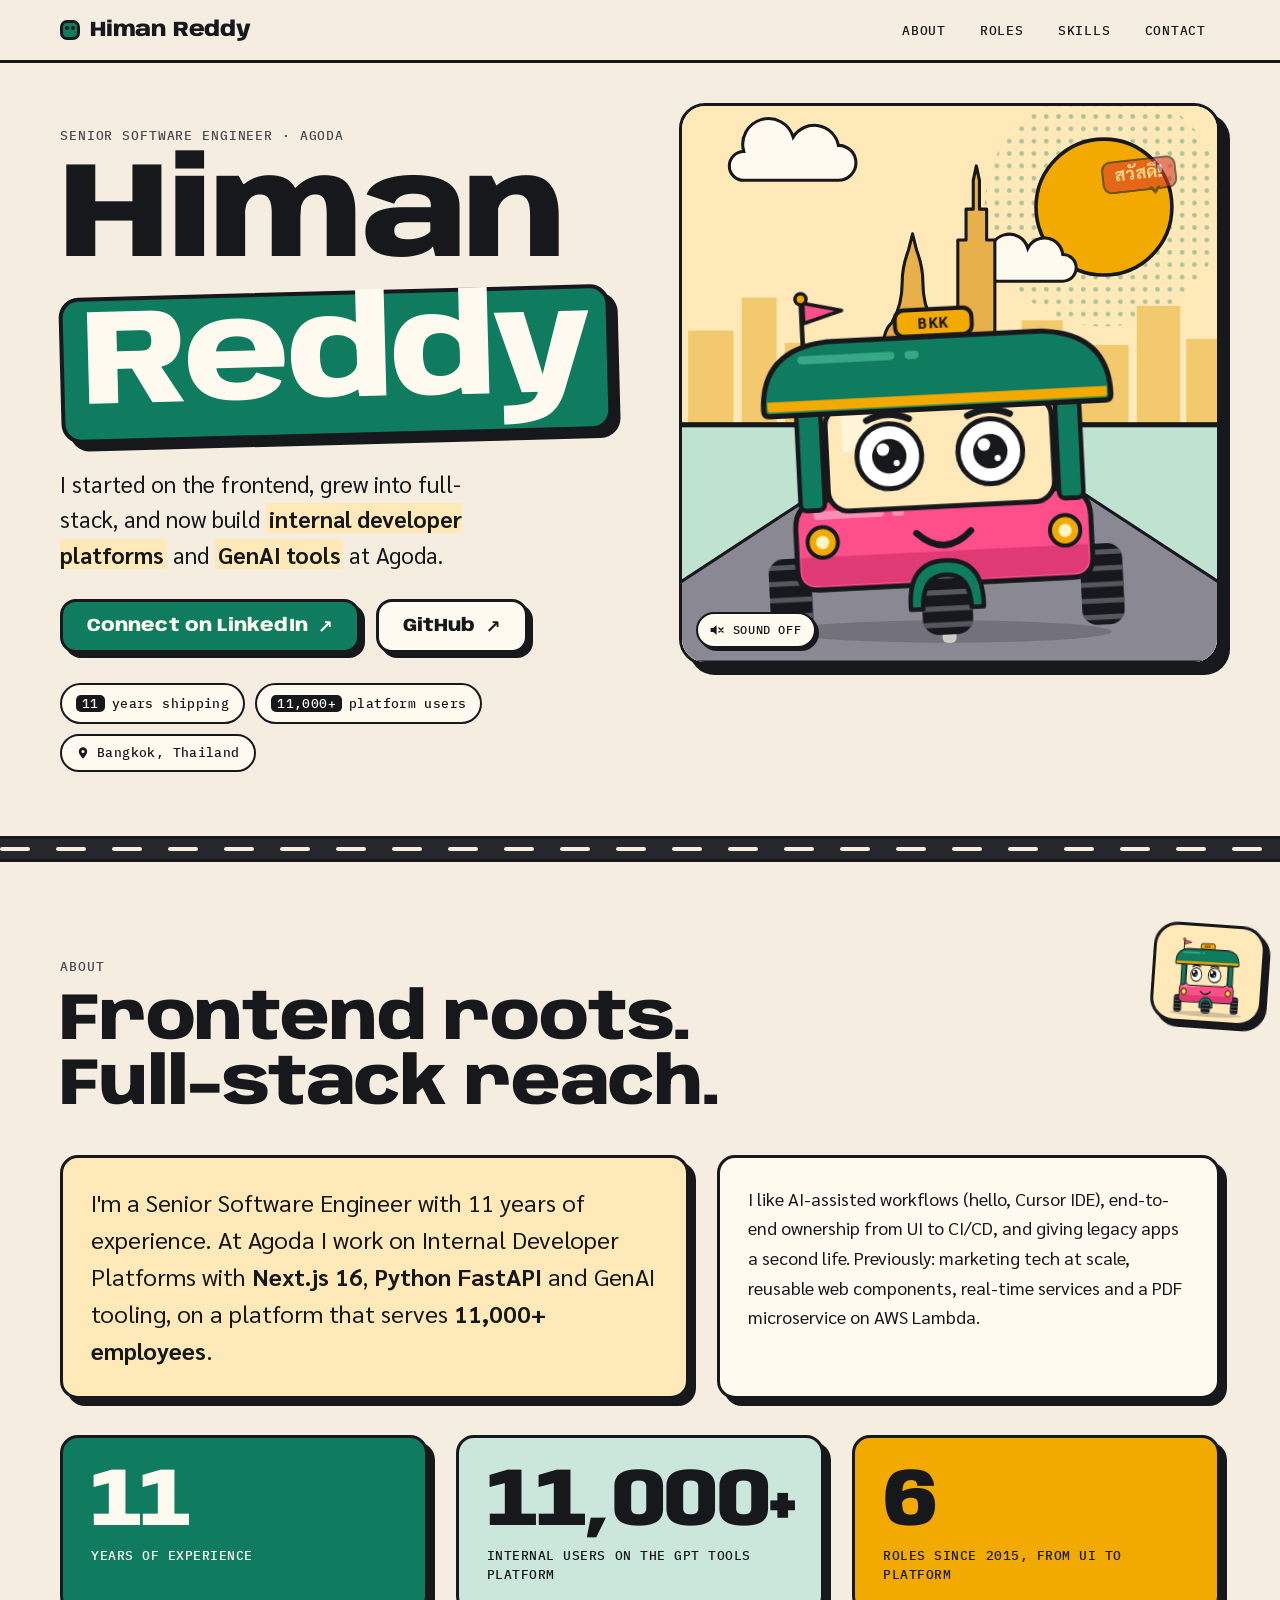
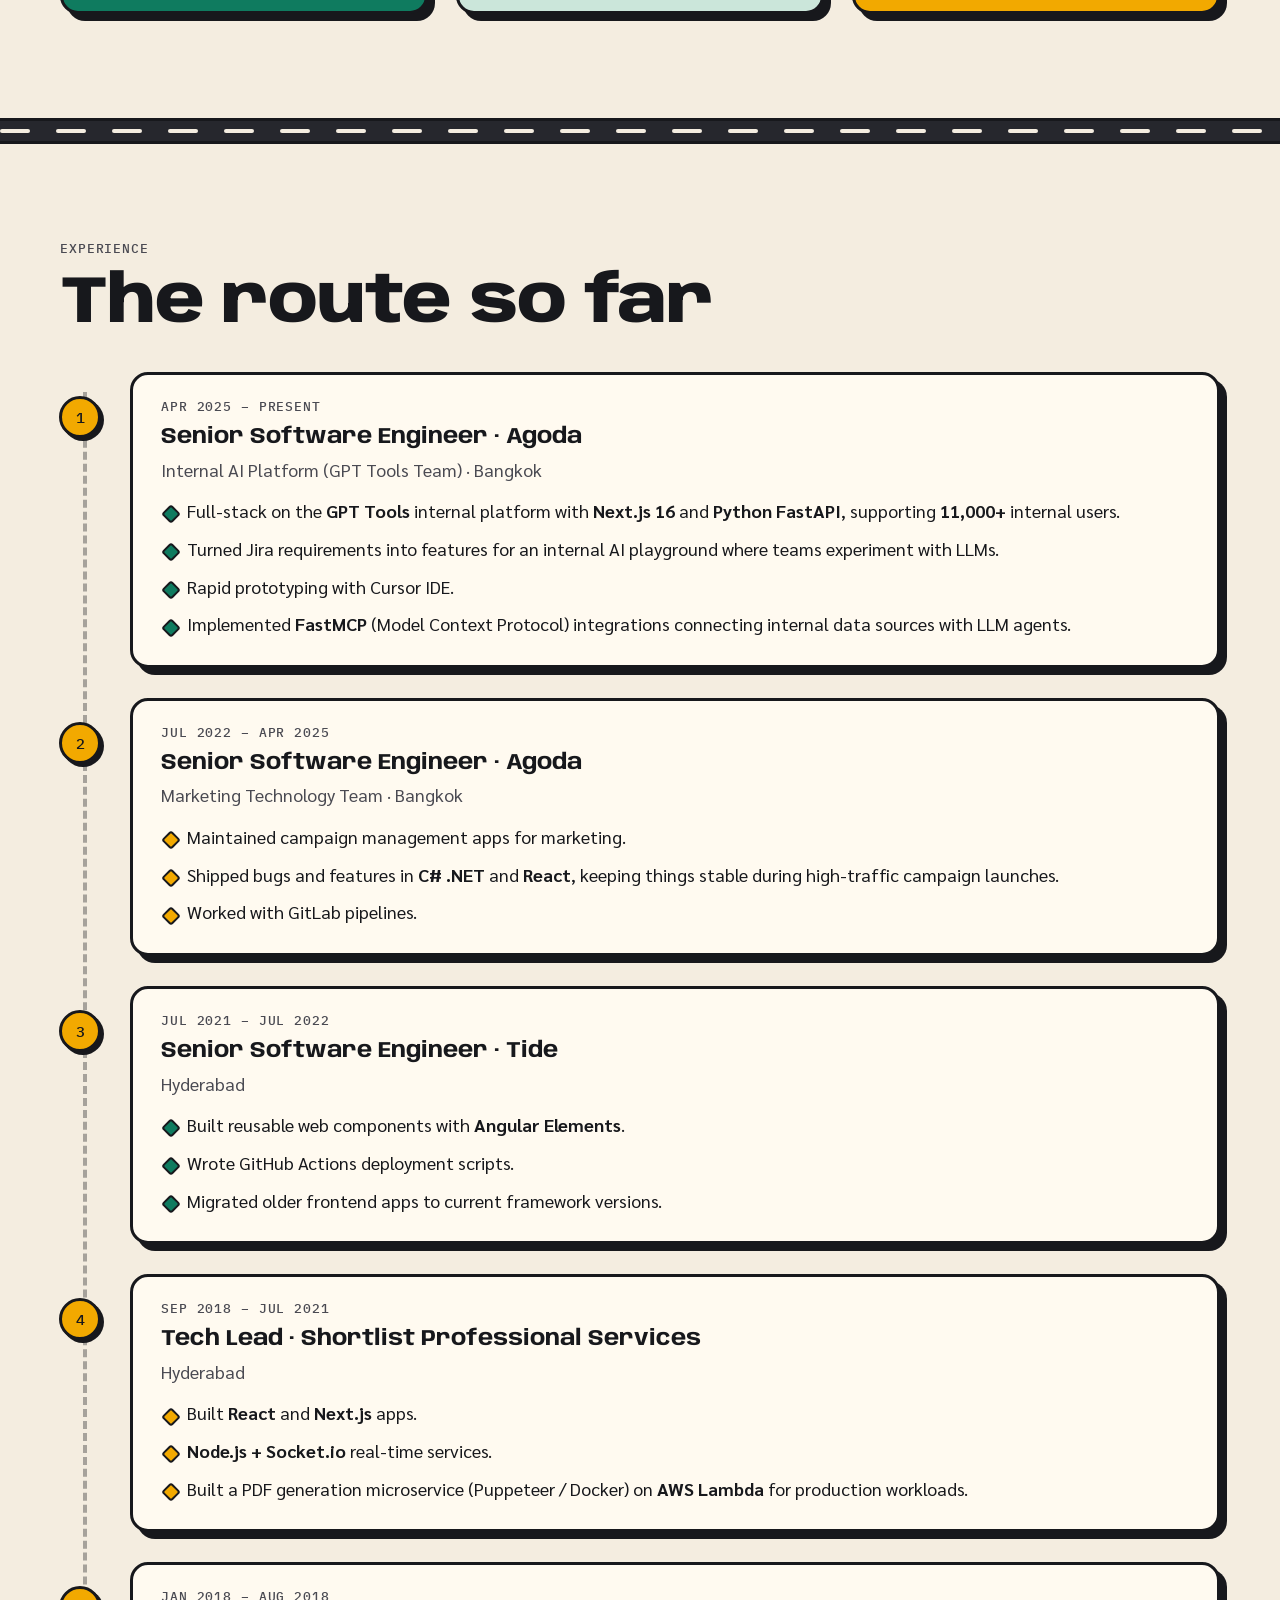
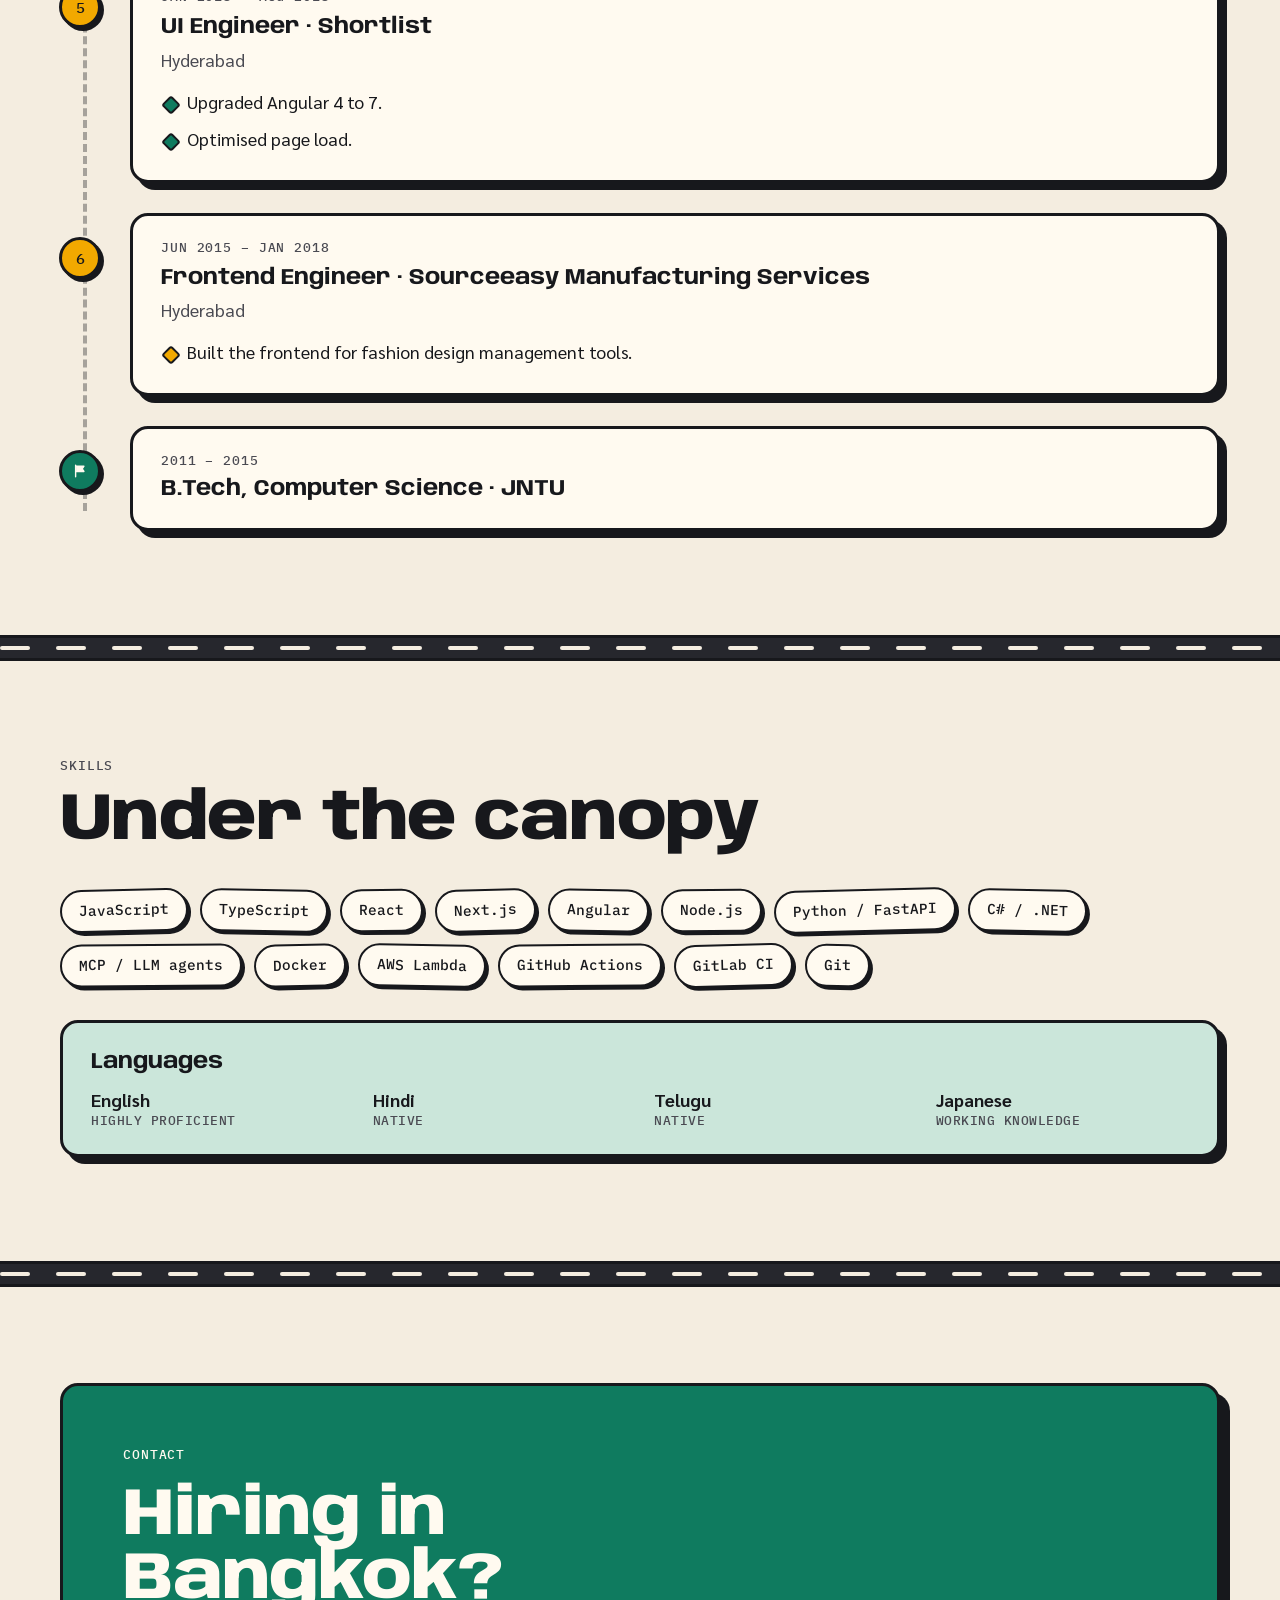
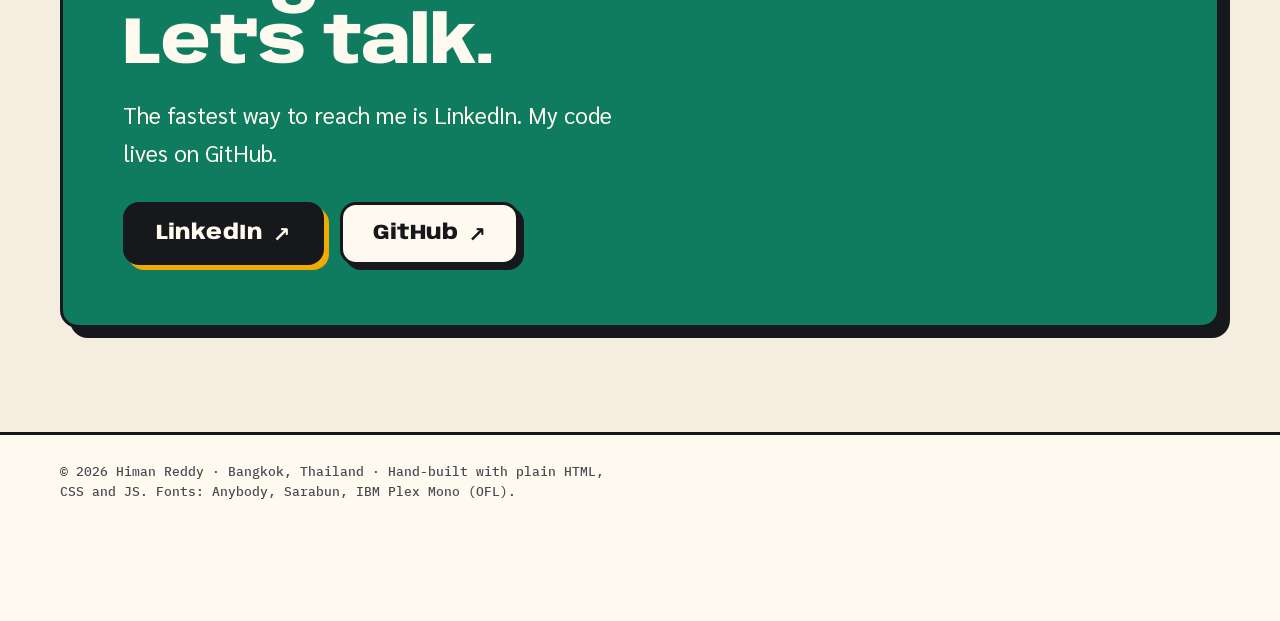
==== index.html @ 38487f1d "Tuk portfolio" ====
<!doctype html>
<html lang="en">
<head>
<meta charset="utf-8">
<meta name="viewport" content="width=device-width, initial-scale=1">
<title>Himan Reddy · Senior Software Engineer · Bangkok</title>
<meta name="description" content="Himan Reddy is a Senior Software Engineer in Bangkok, Thailand. 11 years of experience building internal developer platforms, full-stack apps and GenAI tools (Next.js, Python FastAPI, MCP).">
<meta name="theme-color" content="#F4EDE0">
<meta property="og:title" content="Himan Reddy · Senior Software Engineer">
<meta property="og:description" content="Frontend roots, full-stack reach, now building GenAI agent tooling at Agoda. Bangkok, Thailand.">
<meta property="og:type" content="website">
<meta name="twitter:card" content="summary">
<link rel="icon" href="favicon.svg" type="image/svg+xml">
<link rel="preload" href="fonts/Anybody-var.woff2" as="font" type="font/woff2" crossorigin>
<link rel="preload" href="fonts/Sarabun-Regular.woff2" as="font" type="font/woff2" crossorigin>
<link rel="stylesheet" href="styles.css">
<script>if(!matchMedia('(prefers-reduced-motion: reduce)').matches)document.documentElement.classList.add('anim')</script>
<script type="application/ld+json">
{"@context":"https://schema.org","@type":"Person","name":"Himan Reddy","jobTitle":"Senior Software Engineer","worksFor":{"@type":"Organization","name":"Agoda"},"address":{"@type":"PostalAddress","addressLocality":"Bangkok","addressCountry":"TH"},"sameAs":["https://github.com/himanreddy","https://www.linkedin.com/in/himan-reddy/"]}
</script>
</head>
<body>
<a class="skip" href="#main">Skip to content</a>

<header class="nav">
  <div class="wrap nav-in">
    <a class="brand" href="#top" aria-label="Himan Reddy, back to top"><span class="brand-dot" aria-hidden="true"></span>Himan Reddy</a>
    <nav aria-label="Sections">
      <a href="#about" class="n-about">About</a>
      <a href="#route">Roles</a>
      <a href="#skills">Skills</a>
      <a href="#contact">Contact</a>
    </nav>
  </div>
</header>

<main id="main">
<!-- HERO -->
<section class="hero" id="top">
  <div class="wrap hero-grid">
    <div class="hero-head">
      <p class="label"><span class="sr-only">Senior Software Engineer · Agoda</span><span class="scr" aria-hidden="true">Senior Software Engineer · Agoda</span></p>
      <h1><span class="nm">Himan</span> <span class="nm hl">Reddy</span></h1>
    </div>

    <div class="stage" id="stage">
      <svg class="scene" viewBox="0 0 520 560" preserveAspectRatio="xMidYMax slice" aria-hidden="true" focusable="false">
        <defs><pattern id="dots" width="12" height="12" patternUnits="userSpaceOnUse"><circle cx="6" cy="6" r="2.3" fill="#0F7B5F" opacity=".35"/></pattern></defs>
        <rect width="520" height="560" fill="#FFE9B8"/>
        <circle cx="410" cy="118" r="116" fill="url(#dots)"/>
        <circle cx="410" cy="118" r="66" fill="#F2A900" stroke="#17181C" stroke-width="3.5"/>
        <g class="cloud c1" fill="#FFFAF0" stroke="#17181C" stroke-width="3"><path d="M60 92 h92 a17 17 0 0 0 0 -34 a24 24 0 0 0 -44 -8 a20 20 0 0 0 -48 14 a14 14 0 0 0 0 28Z"/></g>
        <g class="cloud c2" fill="#FFFAF0" stroke="#17181C" stroke-width="3"><path d="M300 190 h70 a13 13 0 0 0 0 -26 a18 18 0 0 0 -34 -6 a15 15 0 0 0 -36 10 a11 11 0 0 0 0 22Z"/></g>
        <!-- skyline: far layer, near layer, stupa + tower -->
        <g fill="#F3C96E">
          <rect x="6" y="238" width="44" height="92"/><rect x="58" y="206" width="34" height="124"/><rect x="100" y="250" width="50" height="80"/>
          <rect x="330" y="228" width="40" height="102"/><rect x="378" y="252" width="56" height="78"/><rect x="442" y="214" width="42" height="116"/><rect x="490" y="246" width="40" height="84"/>
        </g>
        <g fill="#E8B04A" stroke="#17181C" stroke-width="3" stroke-linejoin="round">
          <path d="M196 330 V250 Q196 238 204 230 Q214 214 214 190 Q214 176 220 160 L224 144 L228 160 Q234 176 234 190 Q234 214 244 230 Q252 238 252 250 V330Z"/>
          <path d="M268 330 V150 L276 150 V120 L283 120 V92 L286 78 L289 92 V120 L296 120 V150 L304 150 V330Z"/>
          <rect x="120" y="270" width="52" height="60"/><rect x="306" y="274" width="56" height="56"/>
        </g>
        <g fill="#FFE9B8" opacity=".9"><rect x="132" y="282" width="8" height="8"/><rect x="148" y="282" width="8" height="8"/><rect x="132" y="302" width="8" height="8"/><rect x="148" y="302" width="8" height="8"/><rect x="318" y="286" width="8" height="8"/><rect x="334" y="286" width="8" height="8"/><rect x="318" y="306" width="8" height="8"/><rect x="334" y="306" width="8" height="8"/></g>
        <!-- ground + road -->
        <rect y="330" width="520" height="230" fill="#BFE3D0"/>
        <rect y="327" width="520" height="5" fill="#17181C"/>
        <path d="M228 332 H292 L640 560 H-120 Z" fill="#8A8993" stroke="#17181C" stroke-width="3" stroke-linejoin="round"/>
        <g class="dashes" fill="#FFFAF0"><rect class="rd"/><rect class="rd"/><rect class="rd"/><rect class="rd"/><rect class="rd"/><rect class="rd"/><rect class="rd"/><rect class="rd"/></g>
      </svg>

      <button class="tuk-btn" id="tukBtn" type="button" aria-label="Honk Tuk's horn. Press three times for a surprise.">
        <svg class="tuk" viewBox="0 -24 400 364" aria-hidden="true" focusable="false" data-mouth="smile">
          <defs>
            <clipPath id="tk-eclip"><circle r="32"/></clipPath>
            <clipPath id="tk-wr"><rect x="-21" y="-40" width="42" height="80" rx="15"/></clipPath>
            <clipPath id="tk-wf"><rect x="-25" y="-34" width="50" height="68" rx="16"/></clipPath>
          </defs>
          <ellipse class="t-shadow" cx="200" cy="329" rx="160" ry="11" fill="#17181C" opacity=".2"/>
          <g class="t-puffs" fill="#FFFAF0" stroke="#17181C" stroke-width="3">
            <circle class="pf pf1" cx="34" cy="312" r="13"/>
            <circle class="pf pf2" cx="14" cy="288" r="9"/>
            <circle class="pf pf3" cx="366" cy="312" r="13"/>
            <circle class="pf pf4" cx="386" cy="288" r="9"/>
          </g>
          <g class="t-root">
            <!-- rear wheels (peek out from behind the body) -->
            <g class="t-rwheel" transform="translate(46 284)">
              <rect x="-21" y="-40" width="42" height="80" rx="15" fill="#17181C"/>
              <g clip-path="url(#tk-wr)"><g class="tread" stroke="#55565F" stroke-width="5" stroke-linecap="round">
                <line x1="-30" x2="30" y1="-58" y2="-58"/><line x1="-30" x2="30" y1="-42" y2="-42"/><line x1="-30" x2="30" y1="-26" y2="-26"/><line x1="-30" x2="30" y1="-10" y2="-10"/><line x1="-30" x2="30" y1="6" y2="6"/><line x1="-30" x2="30" y1="22" y2="22"/><line x1="-30" x2="30" y1="38" y2="38"/><line x1="-30" x2="30" y1="54" y2="54"/>
              </g></g>
            </g>
            <g class="t-rwheel" transform="translate(354 284)">
              <rect x="-21" y="-40" width="42" height="80" rx="15" fill="#17181C"/>
              <g clip-path="url(#tk-wr)"><g class="tread" stroke="#55565F" stroke-width="5" stroke-linecap="round">
                <line x1="-30" x2="30" y1="-58" y2="-58"/><line x1="-30" x2="30" y1="-42" y2="-42"/><line x1="-30" x2="30" y1="-26" y2="-26"/><line x1="-30" x2="30" y1="-10" y2="-10"/><line x1="-30" x2="30" y1="6" y2="6"/><line x1="-30" x2="30" y1="22" y2="22"/><line x1="-30" x2="30" y1="38" y2="38"/><line x1="-30" x2="30" y1="54" y2="54"/>
              </g></g>
            </g>
        
            <!-- lower body -->
            <g class="t-body">
              <path d="M54 216 Q54 188 84 188 L316 188 Q346 188 346 216 L346 256 Q346 276 326 276 L74 276 Q54 276 54 256 Z" fill="#FF4F8B" stroke="#17181C" stroke-width="5" stroke-linejoin="round"/>
              <path d="M58 244 L342 244 L342 256 Q342 272 326 272 L74 272 Q58 272 58 256 Z" fill="#E03A75"/>
              <rect x="72" y="199" width="70" height="8" rx="4" fill="#FF8FB4"/>
              <rect x="150" y="199" width="12" height="8" rx="4" fill="#FF8FB4"/>
              <!-- front wheel + fender -->
              <g transform="translate(200 292)">
                <rect x="-25" y="-34" width="50" height="68" rx="16" fill="#17181C"/>
                <g clip-path="url(#tk-wf)"><g class="tread" stroke="#55565F" stroke-width="5" stroke-linecap="round">
                  <line x1="-30" x2="30" y1="-50" y2="-50"/><line x1="-30" x2="30" y1="-34" y2="-34"/><line x1="-30" x2="30" y1="-18" y2="-18"/><line x1="-30" x2="30" y1="-2" y2="-2"/><line x1="-30" x2="30" y1="14" y2="14"/><line x1="-30" x2="30" y1="30" y2="30"/><line x1="-30" x2="30" y1="46" y2="46"/>
                </g></g>
              </g>
              <path d="M164 300 Q162 253 200 253 Q238 253 236 300 L224 300 Q224 267 200 267 Q176 267 176 300 Z" fill="#0F7B5F" stroke="#17181C" stroke-width="4.5" stroke-linejoin="round"/>
            </g>
        
            <!-- lamps (cheeks) -->
            <g class="t-lamps">
              <circle class="t-flash" cx="80" cy="230" r="15" fill="none" stroke="#F2A900" stroke-width="5"/>
              <circle class="t-flash" cx="320" cy="230" r="15" fill="none" stroke="#F2A900" stroke-width="5"/>
              <circle cx="80" cy="230" r="15" fill="#F2A900" stroke="#17181C" stroke-width="4"/>
              <circle cx="80" cy="230" r="6.5" fill="#FFF3C4"/>
              <circle cx="320" cy="230" r="15" fill="#F2A900" stroke="#17181C" stroke-width="4"/>
              <circle cx="320" cy="230" r="6.5" fill="#FFF3C4"/>
            </g>
        
            <!-- mouth -->
            <g class="t-mouth" transform="translate(200 230)">
              <g class="m m-smile"><path d="M-27 -4 Q0 22 27 -4" fill="none" stroke="#17181C" stroke-width="6.5" stroke-linecap="round"/></g>
              <g class="m m-grin"><path d="M-35 -8 Q0 -2 35 -8 Q31 24 0 26 Q-31 24 -35 -8Z" fill="#17181C" stroke="#17181C" stroke-width="4" stroke-linejoin="round"/><path d="M-22 -4 Q0 0 22 -4 L22 3 Q0 8 -22 3Z" fill="#FFFFFF"/><ellipse cx="0" cy="19" rx="14" ry="6.5" fill="#FF8FB4"/></g>
              <g class="m m-ooh"><ellipse cx="0" cy="5" rx="12" ry="15" fill="#17181C"/><ellipse cx="0" cy="11" rx="7" ry="5" fill="#FF8FB4"/></g>
              <g class="m m-yawn"><ellipse cx="0" cy="3" rx="22" ry="18" fill="#17181C"/><ellipse cx="0" cy="12" rx="14" ry="7" fill="#FF8FB4"/></g>
            </g>
        
            <!-- cabin: pillars, windscreen -->
            <g class="t-cab">
              <rect x="60" y="90" width="24" height="108" rx="6" fill="#0F7B5F" stroke="#17181C" stroke-width="4.5"/>
              <rect x="316" y="90" width="24" height="108" rx="6" fill="#0F7B5F" stroke="#17181C" stroke-width="4.5"/>
              <rect x="88" y="96" width="224" height="104" rx="20" fill="#FFE9B8" stroke="#17181C" stroke-width="5"/>
              <path d="M104 106 L142 106 L112 142 L104 142Z" fill="#FFF6DA"/>
            </g>
        
            <!-- eyes layer -->
            <g class="t-eyes">
              <g class="t-brow t-browL" transform="translate(150 111)"><path d="M-21 3 Q0 -7 21 3" fill="none" stroke="#17181C" stroke-width="6.5" stroke-linecap="round"/></g>
              <g class="t-brow t-browR" transform="translate(250 111)"><path d="M-21 3 Q0 -7 21 3" fill="none" stroke="#17181C" stroke-width="6.5" stroke-linecap="round"/></g>
              <g class="t-eye t-eyeL" transform="translate(150 150)">
                <g class="t-eyein"><circle r="32" fill="#FFFFFF"/>
                  <g clip-path="url(#tk-eclip)">
                    <g class="t-pup"><circle r="17" fill="#17181C"/><circle cx="-6" cy="-7" r="6.2" fill="#FFFFFF"/><circle cx="7" cy="7" r="3" fill="#FFFFFF"/></g>
                    <g class="t-lid" transform="translate(0 -74)"><rect x="-36" y="-36" width="72" height="72" fill="#FFE9B8"/><line x1="-36" x2="36" y1="36" y2="36" stroke="#17181C" stroke-width="5"/></g>
                  </g>
                  <circle r="32" fill="none" stroke="#17181C" stroke-width="5"/></g>
              </g>
              <g class="t-eye t-eyeR" transform="translate(250 150)">
                <g class="t-eyein"><circle r="32" fill="#FFFFFF"/>
                  <g clip-path="url(#tk-eclip)">
                    <g class="t-pup"><circle r="17" fill="#17181C"/><circle cx="-6" cy="-7" r="6.2" fill="#FFFFFF"/><circle cx="7" cy="7" r="3" fill="#FFFFFF"/></g>
                    <g class="t-lid" transform="translate(0 -74)"><rect x="-36" y="-36" width="72" height="72" fill="#FFE9B8"/><line x1="-36" x2="36" y1="36" y2="36" stroke="#17181C" stroke-width="5"/></g>
                  </g>
                  <circle r="32" fill="none" stroke="#17181C" stroke-width="5"/></g>
              </g>
            </g>
        
            <!-- roof, sign, flag -->
            <g class="t-roof">
              <g class="t-flagpt" transform="translate(70 36)">
                <g class="t-flagwave">
                  <line x1="0" y1="0" x2="0" y2="-44" stroke="#17181C" stroke-width="4.5" stroke-linecap="round"/>
                  <path d="M2 -42 L40 -33 L2 -22Z" fill="#FF4F8B" stroke="#17181C" stroke-width="3.5" stroke-linejoin="round"/>
                  <circle cx="0" cy="-46" r="5.5" fill="#F2A900" stroke="#17181C" stroke-width="3.5"/>
                </g>
              </g>
              <rect x="170" y="14" width="60" height="20" rx="3" fill="#17181C"/>
              <rect x="162" y="6" width="76" height="26" rx="9" fill="#F2A900" stroke="#17181C" stroke-width="4"/>
              <text x="200" y="25" text-anchor="middle" font-family="IBM Plex Mono, monospace" font-weight="700" font-size="15" letter-spacing="1.5" fill="#17181C">BKK</text>
              <path d="M28 98 Q28 38 94 33 L306 33 Q372 38 372 98 Q372 104 366 104 L34 104 Q28 104 28 98 Z" fill="#0F7B5F" stroke="#17181C" stroke-width="5" stroke-linejoin="round"/>
              <path d="M32 90 L368 90 L368 98 Q368 100 366 100 L34 100 Q32 100 32 98 Z" fill="#F2A900"/>
              <rect x="64" y="46" width="96" height="8" rx="4" fill="#36A885"/>
              <rect x="170" y="46" width="14" height="8" rx="4" fill="#36A885"/>
            </g>
          </g>
        </svg>
      </button>
      <div class="beep" id="beep" aria-hidden="true"></div>
      <button class="snd" id="snd" type="button" aria-pressed="false" aria-label="Honk sound">
        <svg viewBox="0 0 20 20" width="16" height="16" aria-hidden="true"><path d="M2 7.5h3.2L9.5 4v12L5.2 12.5H2z" fill="currentColor"/><path class="snd-w" d="M12.5 7a4 4 0 0 1 0 6M15 4.8a7.2 7.2 0 0 1 0 10.4" fill="none" stroke="currentColor" stroke-width="1.8" stroke-linecap="round"/><path class="snd-x" d="M12.5 7.5l5 5M17.5 7.5l-5 5" stroke="currentColor" stroke-width="1.8" stroke-linecap="round"/></svg>
        <span>Sound <b>off</b></span>
      </button>
    </div>

    <div class="hero-body">
      <p class="lead">I started on the frontend, grew into full-stack, and now build <strong>internal developer platforms</strong> and <strong>GenAI tools</strong> at Agoda.</p>
      <div class="cta">
        <a class="btn teal" href="https://www.linkedin.com/in/himan-reddy/" target="_blank" rel="noopener">Connect on LinkedIn <span aria-hidden="true">↗</span></a>
        <a class="btn paper" href="https://github.com/himanreddy" target="_blank" rel="noopener">GitHub <span aria-hidden="true">↗</span></a>
      </div>
      <ul class="facts" aria-label="Quick facts">
        <li><b>11</b> years shipping</li><li><b>11,000+</b> platform users</li><li><svg viewBox="0 0 16 16" width="14" height="14" aria-hidden="true"><path d="M8 1.5a4.8 4.8 0 0 0-4.8 4.8C3.2 9.8 8 14.5 8 14.5s4.8-4.7 4.8-8.2A4.8 4.8 0 0 0 8 1.5Zm0 6.6a1.8 1.8 0 1 1 0-3.6 1.8 1.8 0 0 1 0 3.6Z" fill="currentColor"/></svg>Bangkok, Thailand</li>
      </ul>
    </div>
  </div>
</section>

<div class="road" aria-hidden="true"></div>

<!-- ABOUT -->
<section class="sec" id="about">
  <div class="wrap">
    <p class="label rv"><span class="sr-only">About</span><span class="scr" aria-hidden="true">About</span></p>
    <h2 class="rv" data-look>Frontend roots. Full-stack reach.</h2>
    <div class="about-grid">
      <div class="panel big-p rv" data-look><p>I'm a Senior Software Engineer with 11 years of experience. At Agoda I work on Internal Developer Platforms with <strong>Next.js 16</strong>, <strong>Python FastAPI</strong> and GenAI tooling, on a platform that serves <strong>11,000+ employees</strong>.</p></div>
      <div class="panel rv" data-look><p>I like AI-assisted workflows (hello, Cursor IDE), end-to-end ownership from UI to CI/CD, and giving legacy apps a second life. Previously: marketing tech at scale, reusable web components, real-time services and a PDF microservice on AWS Lambda.</p></div>
    </div>
    <ul class="stats">
      <li class="panel rv s1" data-look><span class="num" data-count="11">11</span><span>years of experience</span></li>
      <li class="panel rv s2" data-look><span class="num" data-count="11000" data-suffix="+">11,000+</span><span>internal users on the GPT Tools platform</span></li>
      <li class="panel rv s3" data-look><span class="num" data-count="6">6</span><span>roles since 2015, from UI to platform</span></li>
    </ul>
  </div>
</section>

<div class="road" aria-hidden="true"></div>

<!-- ROUTE / EXPERIENCE -->
<section class="sec" id="route">
  <div class="wrap">
    <p class="label rv"><span class="sr-only">Experience</span><span class="scr" aria-hidden="true">Experience</span></p>
    <h2 class="rv" data-look>The route so far</h2>
    <div class="route" id="routeEl">
      <i class="route-fill" aria-hidden="true"></i>
      <ol class="jobs">

        <li class="job rv">
          <span class="pin" aria-hidden="true">1</span>
          <article class="card panel" data-look>
            <p class="when">Apr 2025 – Present</p>
            <h3>Senior Software Engineer · Agoda</h3>
            <p class="where">Internal AI Platform (GPT Tools Team) · Bangkok</p>
            <ul>
              <li>Full-stack on the <b>GPT Tools</b> internal platform with <b>Next.js 16</b> and <b>Python FastAPI</b>, supporting <b>11,000+</b> internal users.</li>
              <li>Turned Jira requirements into features for an internal AI playground where teams experiment with LLMs.</li>
              <li>Rapid prototyping with Cursor IDE.</li>
              <li>Implemented <b>FastMCP</b> (Model Context Protocol) integrations connecting internal data sources with LLM agents.</li>
            </ul>
          </article>
        </li>

        <li class="job rv">
          <span class="pin" aria-hidden="true">2</span>
          <article class="card panel" data-look>
            <p class="when">Jul 2022 – Apr 2025</p>
            <h3>Senior Software Engineer · Agoda</h3>
            <p class="where">Marketing Technology Team · Bangkok</p>
            <ul>
              <li>Maintained campaign management apps for marketing.</li>
              <li>Shipped bugs and features in <b>C# .NET</b> and <b>React</b>, keeping things stable during high-traffic campaign launches.</li>
              <li>Worked with GitLab pipelines.</li>
            </ul>
          </article>
        </li>

        <li class="job rv">
          <span class="pin" aria-hidden="true">3</span>
          <article class="card panel" data-look>
            <p class="when">Jul 2021 – Jul 2022</p>
            <h3>Senior Software Engineer · Tide</h3>
            <p class="where">Hyderabad</p>
            <ul>
              <li>Built reusable web components with <b>Angular Elements</b>.</li>
              <li>Wrote GitHub Actions deployment scripts.</li>
              <li>Migrated older frontend apps to current framework versions.</li>
            </ul>
          </article>
        </li>

        <li class="job rv">
          <span class="pin" aria-hidden="true">4</span>
          <article class="card panel" data-look>
            <p class="when">Sep 2018 – Jul 2021</p>
            <h3>Tech Lead · Shortlist Professional Services</h3>
            <p class="where">Hyderabad</p>
            <ul>
              <li>Built <b>React</b> and <b>Next.js</b> apps.</li>
              <li><b>Node.js + Socket.io</b> real-time services.</li>
              <li>Built a PDF generation microservice (Puppeteer / Docker) on <b>AWS Lambda</b> for production workloads.</li>
            </ul>
          </article>
        </li>

        <li class="job rv">
          <span class="pin" aria-hidden="true">5</span>
          <article class="card panel" data-look>
            <p class="when">Jan 2018 – Aug 2018</p>
            <h3>UI Engineer · Shortlist</h3>
            <p class="where">Hyderabad</p>
            <ul>
              <li>Upgraded Angular 4 to 7.</li>
              <li>Optimised page load.</li>
            </ul>
          </article>
        </li>

        <li class="job rv">
          <span class="pin" aria-hidden="true">6</span>
          <article class="card panel" data-look>
            <p class="when">Jun 2015 – Jan 2018</p>
            <h3>Frontend Engineer · Sourceeasy Manufacturing Services</h3>
            <p class="where">Hyderabad</p>
            <ul><li>Built the frontend for fashion design management tools.</li></ul>
          </article>
        </li>

        <li class="job edu rv">
          <span class="pin flagpin" aria-hidden="true"><svg viewBox="0 0 16 16" width="14" height="14"><path d="M3 1.5v13M3.5 2.5h9l-2 3 2 3h-9" fill="currentColor" stroke="currentColor" stroke-width="1.6" stroke-linejoin="round" stroke-linecap="round"/></svg></span>
          <article class="card panel" data-look>
            <p class="when">2011 – 2015</p>
            <h3>B.Tech, Computer Science · JNTU</h3>
          </article>
        </li>
      </ol>
    </div>
  </div>
</section>

<div class="road" aria-hidden="true"></div>

<!-- SKILLS -->
<section class="sec" id="skills">
  <div class="wrap">
    <p class="label rv"><span class="sr-only">Skills</span><span class="scr" aria-hidden="true">Skills</span></p>
    <h2 class="rv" data-look>Under the canopy</h2>
    <ul class="chips rv" aria-label="Skills">
      <li>JavaScript</li><li>TypeScript</li><li>React</li><li>Next.js</li><li>Angular</li><li>Node.js</li><li>Python / FastAPI</li><li>C# / .NET</li><li>MCP / LLM agents</li><li>Docker</li><li>AWS Lambda</li><li>GitHub Actions</li><li>GitLab CI</li><li>Git</li>
    </ul>
    <div class="panel langs rv" data-look>
      <h3>Languages</h3>
      <ul>
        <li><b>English</b> <span>highly proficient</span></li>
        <li><b>Hindi</b> <span>native</span></li>
        <li><b>Telugu</b> <span>native</span></li>
        <li><b>Japanese</b> <span>working knowledge</span></li>
      </ul>
    </div>
  </div>
</section>

<div class="road" aria-hidden="true"></div>

<!-- CONTACT -->
<section class="sec contact" id="contact">
  <div class="wrap">
    <div class="panel c-panel rv">
      <p class="label"><span class="sr-only">Contact</span><span class="scr" aria-hidden="true">Contact</span></p>
      <h2 data-look>Hiring in Bangkok? Let's talk.</h2>
      <p class="c-lead">The fastest way to reach me is LinkedIn. My code lives on GitHub.</p>
      <div class="cta">
        <a class="btn ink big" href="https://www.linkedin.com/in/himan-reddy/" target="_blank" rel="noopener">LinkedIn <span aria-hidden="true">↗</span></a>
        <a class="btn paper big" href="https://github.com/himanreddy" target="_blank" rel="noopener">GitHub <span aria-hidden="true">↗</span></a>
      </div>
    </div>
  </div>
</section>
</main>

<footer class="foot">
  <div class="wrap foot-in">
    <p>© <span id="yr">2026</span> Himan Reddy · Bangkok, Thailand · Hand-built with plain HTML, CSS and JS. Fonts: Anybody, Sarabun, IBM Plex Mono (OFL).</p>
    <button class="mo" id="moBtn" type="button" hidden aria-pressed="false">Reduced motion is on · <b>Play animations</b></button>
  </div>
</footer>

<!-- Companion Tuk (cloned from the hero by main.js) -->
<div class="mini" id="mini" aria-hidden="true"></div>

<script src="main.js" defer></script>
</body>
</html>
---- styles.css ----
/* Himan Reddy · portfolio #2 · "Tuk" · flat, no gradients */
@font-face{font-family:"Anybody";src:url(fonts/Anybody-var.woff2) format("woff2");font-weight:100 900;font-stretch:50% 150%;font-display:swap}
@font-face{font-family:"Sarabun";src:url(fonts/Sarabun-Regular.woff2) format("woff2");font-weight:400;font-display:swap}
@font-face{font-family:"Sarabun";src:url(fonts/Sarabun-Bold.woff2) format("woff2");font-weight:700;font-display:swap}
@font-face{font-family:"IBM Plex Mono";src:url(fonts/PlexMono-Medium.woff2) format("woff2");font-weight:500;font-display:swap}

:root{
  --paper:#F4EDE0;--paper2:#FFFAF0;--ink:#17181C;--ink-soft:#4A4A52;
  --teal:#0F7B5F;--green:#0F7B5F;--saffron:#F2A900;--red:#D93A25;
  --teal-lt:#8FD3BC;--saffron-t:#FFE9B8;--green-t:#CBE6DA;--asphalt:#26272D;
  --disp:"Anybody","Sarabun",system-ui,sans-serif;
  --body:"Sarabun",system-ui,-apple-system,"Segoe UI",sans-serif;
  --mono:"IBM Plex Mono",ui-monospace,"SFMono-Regular",Menlo,monospace;
  --wrap:1160px;--r:18px;--road:0;
  --spring:cubic-bezier(.2,1.35,.4,1);
}
*{box-sizing:border-box}
html{-webkit-text-size-adjust:100%;scroll-padding-top:76px}
@media (prefers-reduced-motion:no-preference){html{scroll-behavior:smooth}}
body{margin:0;background:var(--paper);color:var(--ink);font:400 18px/1.65 var(--body);overflow-x:hidden;-webkit-font-smoothing:antialiased}
img,svg{display:block;max-width:100%}
a{color:inherit}
strong,b{font-weight:700}
.wrap{width:min(var(--wrap),100% - 40px);margin-inline:auto}
.sr-only{position:absolute!important;width:1px;height:1px;margin:-1px;padding:0;overflow:hidden;clip:rect(0 0 0 0);white-space:nowrap;border:0}
.skip{position:absolute;left:12px;top:-60px;z-index:100;background:var(--ink);color:var(--paper);padding:10px 16px;border-radius:10px;font-family:var(--mono);font-size:14px;text-decoration:none}
.skip:focus{top:12px}
:focus-visible{outline:3px solid var(--ink);outline-offset:3px;box-shadow:0 0 0 7px var(--saffron)}

/* labels */
.label{margin:0 0 14px;font:500 12.5px/1.4 var(--mono);letter-spacing:.07em;text-transform:uppercase;color:var(--ink-soft)}
.scr{display:inline-block;min-height:1.4em}
.anim .scr:not(.go){visibility:hidden}

/* nav */
.nav{position:sticky;top:0;z-index:50;background:var(--paper);border-bottom:3px solid var(--ink)}
.nav-in{display:flex;align-items:center;justify-content:space-between;height:60px;gap:16px}
.brand{display:flex;align-items:center;gap:10px;font:800 21px/1 var(--disp);font-variation-settings:"wdth" 108;text-decoration:none;letter-spacing:-.01em}
.brand-dot{width:20px;height:20px;border-radius:7px;background:var(--teal);border:3px solid var(--ink);position:relative}
.brand-dot::before,.brand-dot::after{content:"";position:absolute;top:3px;width:4px;height:4px;border-radius:50%;background:var(--ink)}
.brand-dot::before{left:2px}.brand-dot::after{right:2px}
.nav nav{display:flex;gap:6px}
.nav nav a{font:500 13px/1 var(--mono);letter-spacing:.06em;text-transform:uppercase;text-decoration:none;padding:10px 12px;border-radius:999px;border:2px solid transparent;transition:background-color .2s,border-color .2s}
.nav nav a:hover{background:var(--saffron-t);border-color:var(--ink)}

/* hero */
.hero{padding:40px 0 64px}
.hero-grid{display:grid;grid-template-columns:minmax(0,1.04fr) minmax(0,1fr);grid-template-areas:"head stage" "body stage";gap:0 56px;align-content:center;align-items:start}
.hero-head{grid-area:head;align-self:end;padding-top:24px}
.hero-body{grid-area:body;align-self:start}
h1{margin:0 0 22px;font:800 clamp(72px,10.6vw,150px)/.88 var(--disp);font-variation-settings:"wdth" 112;letter-spacing:-.025em}
h1 .nm{display:block;width:fit-content;transition:font-variation-settings .45s var(--spring)}
h1 .hl{background:var(--teal);color:var(--paper2);border:4px solid var(--ink);border-radius:20px;padding:.04em .13em .1em;margin-top:.1em;box-shadow:8px 8px 0 var(--ink);transform:rotate(-1.5deg)}
@media (hover:hover){h1:hover .nm{font-variation-settings:"wdth" 128}}
.lead{margin:6px 0 26px;font-size:clamp(19px,2vw,23px);line-height:1.55;max-width:34ch}
.lead strong{background:var(--saffron-t);box-shadow:0 -.45em 0 var(--saffron-t) inset;padding:0 .12em;border-radius:3px}
.cta{display:flex;flex-wrap:wrap;gap:16px}
.facts{list-style:none;margin:30px 0 0;padding:0;display:flex;flex-wrap:wrap;gap:10px}
.facts li{display:flex;align-items:center;gap:7px;font:500 13px/1 var(--mono);letter-spacing:.03em;background:var(--paper2);border:2.5px solid var(--ink);border-radius:999px;padding:10px 14px;white-space:nowrap}
.facts b{font-weight:500;color:var(--teal-lt);filter:none;-webkit-text-stroke:0}
.facts li:nth-child(1) b,.facts li:nth-child(2) b{background:var(--ink);color:var(--paper2);padding:2px 6px;border-radius:5px}

/* buttons */
.btn{--mx:0px;--my:0px;display:inline-flex;align-items:center;gap:10px;padding:15px 24px;border:3px solid var(--ink);border-radius:16px;font:800 18px/1 var(--disp);font-variation-settings:"wdth" 108;letter-spacing:.005em;text-decoration:none;box-shadow:5px 5px 0 var(--ink);translate:var(--mx) var(--my);transition:transform .12s ease-out,box-shadow .12s ease-out,background-color .2s;will-change:translate}
.btn span{font-family:var(--body);font-weight:700}
.btn.teal{background:var(--teal);color:var(--paper2)}.btn.paper{background:var(--paper2)}.btn.ink{background:var(--ink);color:var(--paper2);box-shadow:5px 5px 0 var(--saffron)}
.btn.big{padding:18px 30px;font-size:21px}
.btn:hover{transform:translate(-2px,-2px);box-shadow:7px 7px 0 var(--ink)}
.btn.ink:hover{box-shadow:7px 7px 0 var(--saffron)}
.btn:active{transform:translate(4px,4px);box-shadow:1px 1px 0 var(--ink);transition-duration:.06s}
.btn.ink:active{box-shadow:1px 1px 0 var(--saffron)}

/* stage + tuk */
.stage{grid-area:stage;position:relative;aspect-ratio:520/540;border:3.5px solid var(--ink);border-radius:26px;overflow:hidden;box-shadow:10px 10px 0 var(--ink);background:var(--saffron-t);isolation:isolate}
.scene{position:absolute;inset:0;width:100%;height:100%}
.cloud{animation:cloud 38s ease-in-out infinite alternate}
.cloud.c2{animation-duration:52s;animation-direction:alternate-reverse}
@keyframes cloud{from{transform:translateX(-26px)}to{transform:translateX(40px)}}
.tuk-btn{position:absolute;left:50%;bottom:3.5%;width:74%;margin:0;padding:0;border:0;background:none;color:inherit;transform:translateX(-50%);cursor:pointer;-webkit-tap-highlight-color:transparent;border-radius:30px;touch-action:manipulation}
.tuk-btn:focus-visible{outline-offset:2px}
.tuk{width:100%;height:auto;overflow:visible}
.anim .tuk-btn:not([data-ready]) .tuk{visibility:hidden;animation:unhide .01s 3s forwards}
@keyframes unhide{to{visibility:visible}}
.m{opacity:0;transition:opacity .1s;transform-box:fill-box;transform-origin:50% 40%}
.tuk[data-mouth="smile"] .m-smile,.tuk[data-mouth="grin"] .m-grin,.tuk[data-mouth="ooh"] .m-ooh,.tuk[data-mouth="yawn"] .m-yawn{opacity:1}
.t-flash{opacity:0;transform-box:fill-box;transform-origin:center}
.tuk.honking .t-flash{animation:flash .55s ease-out}
@keyframes flash{0%{opacity:.95;transform:scale(1)}100%{opacity:0;transform:scale(2.6)}}
.t-flagwave{transform-origin:0 0;animation:wave 2.6s ease-in-out infinite alternate}
@keyframes wave{from{transform:skewY(-3deg)}to{transform:skewY(5deg)}}
.pf{opacity:0;transform-box:fill-box;transform-origin:center}
.tuk.puffing .pf{animation:puff .9s cubic-bezier(.2,.7,.3,1) both}
.tuk.puffing .pf2,.tuk.puffing .pf4{animation-delay:.1s}
@keyframes puff{0%{opacity:.95;transform:scale(.3) translateY(0)}60%{opacity:.9}100%{opacity:0;transform:scale(1.7) translateY(-26px)}}

.beep{position:absolute;z-index:4;right:6%;top:6%;width:max-content;max-width:calc(100vw - 32px);box-sizing:border-box;background:var(--red);color:var(--paper2);border:3px solid var(--ink);border-radius:14px;padding:.28em .62em .32em;font:800 clamp(18px,2.4vw,26px)/1 var(--disp);font-variation-settings:"wdth" 112;letter-spacing:.01em;white-space:nowrap;transform-origin:82% 110%;pointer-events:none;opacity:0;visibility:hidden;transform:rotate(-4deg)}
.beep.show{opacity:1;visibility:visible}
.beep::after{content:"";position:absolute;right:22px;top:100%;margin-top:-2px;border:9px solid transparent;border-top:12px solid var(--ink);border-bottom:0}
.beep::before{content:"";position:absolute;right:25px;top:100%;margin-top:-5px;border:6px solid transparent;border-top:8px solid var(--red);border-bottom:0;z-index:1}

.snd{position:absolute;z-index:4;left:14px;bottom:14px;display:inline-flex;align-items:center;gap:8px;padding:8px 13px 8px 11px;background:var(--paper2);color:var(--ink);border:2.5px solid var(--ink);border-radius:999px;font:500 12px/1 var(--mono);letter-spacing:.05em;text-transform:uppercase;cursor:pointer;box-shadow:3px 3px 0 var(--ink);transition:transform .1s,box-shadow .1s,background-color .2s}
.snd b{font-weight:500}
.snd:hover{transform:translate(-1px,-1px);box-shadow:4px 4px 0 var(--ink)}
.snd:active{transform:translate(2px,2px);box-shadow:1px 1px 0 var(--ink)}
.snd[aria-pressed="true"]{background:var(--saffron)}
.snd .snd-w{display:none}.snd[aria-pressed="true"] .snd-w{display:inline}.snd[aria-pressed="true"] .snd-x{display:none}

/* road dividers (dash offset follows scroll) */
.road{position:relative;height:26px;background:var(--asphalt);border-block:3px solid var(--ink)}
.road::after{content:"";position:absolute;left:0;right:0;top:50%;height:4px;margin-top:-2px;background-image:url(assets/dash.svg);background-size:56px 4px;background-position-x:calc(var(--road) * -1px)}

/* sections */
.sec{padding:96px 0 104px}
h2{margin:0 0 36px;font:800 clamp(38px,5.4vw,66px)/.98 var(--disp);font-variation-settings:"wdth" 108;letter-spacing:-.018em;max-width:16ch;text-wrap:balance}
h3{margin:0;font:700 22px/1.2 var(--disp);font-variation-settings:"wdth" 104}
.panel{background:var(--paper2);border:3px solid var(--ink);border-radius:var(--r);box-shadow:7px 7px 0 var(--ink);padding:26px 28px}
.panel p{margin:0}
.about-grid{display:grid;grid-template-columns:1.25fr 1fr;gap:28px;align-items:stretch}
.big-p{background:var(--saffron-t);font-size:clamp(20px,2.1vw,24px);line-height:1.55}
.stats{list-style:none;margin:36px 0 0;padding:0;display:grid;grid-template-columns:repeat(3,1fr);gap:28px}
.stats li{display:flex;flex-direction:column;gap:6px}
.stats .s1{background:var(--teal);color:var(--paper2)}.stats .s2{background:var(--green-t)}.stats .s3{background:var(--saffron)}
.num{font:800 clamp(52px,6.4vw,84px)/.95 var(--disp);font-variation-settings:"wdth" 104;letter-spacing:-.02em}
.stats li span:last-child{font:500 13px/1.45 var(--mono);letter-spacing:.04em;text-transform:uppercase}

/* route */
.route{--p:1;position:relative;padding-left:70px}
.anim .route{--p:0}
.route::before{content:"";position:absolute;left:23px;top:20px;bottom:20px;border-left:4px dashed var(--ink);opacity:.35}
.route-fill{position:absolute;left:19px;top:20px;bottom:20px;width:12px;background:var(--teal);border:3px solid var(--ink);border-radius:8px;clip-path:inset(0 0 calc((1 - var(--p)) * 100%) 0 round 8px)}
.jobs{list-style:none;margin:0;padding:0;display:grid;gap:30px}
.job{position:relative}
.pin{position:absolute;left:-70px;top:24px;width:42px;height:42px;display:grid;place-items:center;background:var(--saffron);border:3px solid var(--ink);border-radius:50%;font:500 15px/1 var(--mono);box-shadow:3px 3px 0 var(--ink);margin-left:-1px}
.pin.flagpin{background:var(--green);color:var(--paper2)}
.anim .job:not(.in) .pin{transform:scale(0)}
.anim .job.in .pin{animation:pin .7s var(--spring) .15s both}
@keyframes pin{from{transform:scale(0)}to{transform:scale(1)}}
.card{padding:24px 28px 26px}
.when{font:500 12.5px/1.2 var(--mono);letter-spacing:.07em;text-transform:uppercase;color:var(--ink-soft);margin-bottom:10px!important}
.where{color:var(--ink-soft);margin:4px 0 12px!important}
.card ul{list-style:none;margin:0;padding:0;display:grid;gap:8px}
.card li{position:relative;padding-left:26px}
.card li::before{content:"";position:absolute;left:3px;top:.62em;width:10px;height:10px;border:2.5px solid var(--ink);background:var(--teal);border-radius:3px;transform:rotate(45deg)}
.job:nth-child(even) .card li::before{background:var(--saffron)}
.job.edu .when{margin-bottom:8px!important}

/* skills */
.chips{list-style:none;margin:0 0 34px;padding:0;display:flex;flex-wrap:wrap;gap:12px 12px}
.chips li{font:500 14.5px/1 var(--mono);padding:12px 17px;background:var(--paper2);border:2.5px solid var(--ink);border-radius:999px;box-shadow:3px 3px 0 var(--ink);transition:transform .25s var(--spring),background-color .15s;cursor:default}
.chips li:nth-child(3n+1){transform:rotate(-1.4deg)}.chips li:nth-child(3n+2){transform:rotate(1deg)}.chips li:nth-child(3n){transform:rotate(-.4deg)}
.chips li:hover{background:var(--saffron);transform:translateY(-4px) rotate(2deg)}
.langs{background:var(--green-t)}
.langs h3{margin-bottom:12px}
.langs ul{list-style:none;margin:0;padding:0;display:grid;grid-template-columns:repeat(4,1fr);gap:10px 28px}
.langs li{display:flex;flex-direction:column;line-height:1.35}
.langs span{font:500 12.5px/1.3 var(--mono);letter-spacing:.04em;text-transform:uppercase;color:var(--ink-soft)}

/* contact */
.c-panel{background:var(--teal);color:var(--paper2);padding:clamp(28px,5vw,60px);box-shadow:10px 10px 0 var(--ink)}
.c-panel .label{color:var(--paper2);margin-bottom:20px}
.c-panel h2{max-width:14ch;margin-bottom:18px}
.c-lead{font-size:clamp(19px,2vw,23px);margin-bottom:30px!important;max-width:40ch}
.c-panel .btn.paper{background:var(--paper2);color:var(--ink)}

/* footer */
.foot{border-top:3px solid var(--ink);background:var(--paper2);padding:26px 0 120px}
.foot-in{display:flex;flex-wrap:wrap;gap:14px 28px;align-items:center;justify-content:space-between}
.foot p{margin:0;font:500 12.5px/1.6 var(--mono);color:var(--ink-soft);max-width:70ch}
.mo{font:500 12.5px/1.2 var(--mono);background:var(--saffron-t);border:2.5px solid var(--ink);border-radius:999px;padding:10px 14px;cursor:pointer;color:var(--ink);box-shadow:3px 3px 0 var(--ink)}
.mo[hidden]{display:none}
.mo b{font-weight:500;text-decoration:underline;text-underline-offset:3px}

/* companion */
.mini{position:fixed;z-index:40;right:max(16px,env(safe-area-inset-right));bottom:max(16px,env(safe-area-inset-bottom));width:112px;padding:8px 8px 4px;background:var(--saffron-t);border:3px solid var(--ink);border-radius:24px;box-shadow:5px 5px 0 var(--ink);transform:translateY(calc(100% + 40px)) rotate(4deg);transition:transform .8s var(--spring);pointer-events:none;touch-action:manipulation}
.mini.show{transform:none;pointer-events:auto;cursor:pointer}
.mini .tuk{display:block}
.mini .beep{right:calc(100% - 26px);top:-24px;font-size:17px;transform-origin:88% 110%}
.mini .beep::after{right:16px}.mini .beep::before{right:19px}
@media (min-width:701px) and (min-height:700px){body.in-contact .mini.show{transform:translate(-5vw,-300px) scale(2.3) rotate(-3deg);transform-origin:100% 100%;transition-duration:1.1s}}

/* reveals */
.rv{transition:opacity .6s ease,transform .8s cubic-bezier(.2,.8,.2,1);transition-delay:var(--d,0s)}
.anim .rv:not(.in){opacity:0;transform:translateY(26px)}

/* responsive */
@media (max-width:980px){
  .langs ul{grid-template-columns:1fr 1fr}
  .hero{padding-top:28px}
  .hero-grid{grid-template-columns:1fr;grid-template-areas:"head" "stage" "body";gap:0}
  .hero-head{padding-top:6px}
  h1{font-size:clamp(68px,19vw,128px);margin-bottom:26px}
  h1 .nm{display:inline-block}
  h1 .hl{margin-left:0}
  .stage{margin-bottom:34px;aspect-ratio:520/500;max-width:640px}
  .lead{max-width:none}
  .about-grid,.stats{grid-template-columns:1fr}
  .facts li{white-space:normal}
}
@media (max-width:700px){
  body{font-size:17px}
  .sec{padding:68px 0 76px}
  .nav-in{height:56px}.nav nav a{padding:9px 9px;font-size:12px}.n-about{display:none}
  .brand{font-size:19px}
  .stage{border-radius:20px;box-shadow:7px 7px 0 var(--ink)}
  .tuk-btn{width:80%}
  .panel{padding:20px 20px;box-shadow:5px 5px 0 var(--ink)}
  .card{padding:20px 20px 22px}
  .route{padding-left:50px}
  .route::before{left:15px}.route-fill{left:11px}
  .pin{left:-50px;width:34px;height:34px;font-size:13px;top:20px}
  .btn{padding:14px 20px;font-size:17px}
  .btn.big{padding:16px 24px;font-size:19px}
  .mini{width:72px;padding:6px 6px 2px;border-radius:19px;box-shadow:4px 4px 0 var(--ink)}
  .mini .beep{font-size:14px}
  body.in-contact .mini{transform:translateY(calc(100% + 40px));pointer-events:none}
  .c-panel{box-shadow:7px 7px 0 var(--ink)}
}
@media (max-width:360px){
  .nav-in{gap:8px}.nav nav{gap:0}.nav nav a{padding:9px 6px;font-size:11px;letter-spacing:.03em}.brand{font-size:17px;gap:7px}
}
@media (max-width:420px){
  .wrap{width:calc(100% - 32px)}
  .facts li{padding:9px 12px;font-size:12.5px}
  .snd{left:10px;bottom:10px}
}

/* reduced motion: everything static. (JS adds .motion-on if the visitor opts back in.) */
@media (prefers-reduced-motion:reduce){
  html:not(.motion-on) *,html:not(.motion-on) *::before,html:not(.motion-on) *::after{animation:none!important;transition:none!important;scroll-behavior:auto!important}
}
@media print{.nav,.mini,.snd,.road{display:none}}
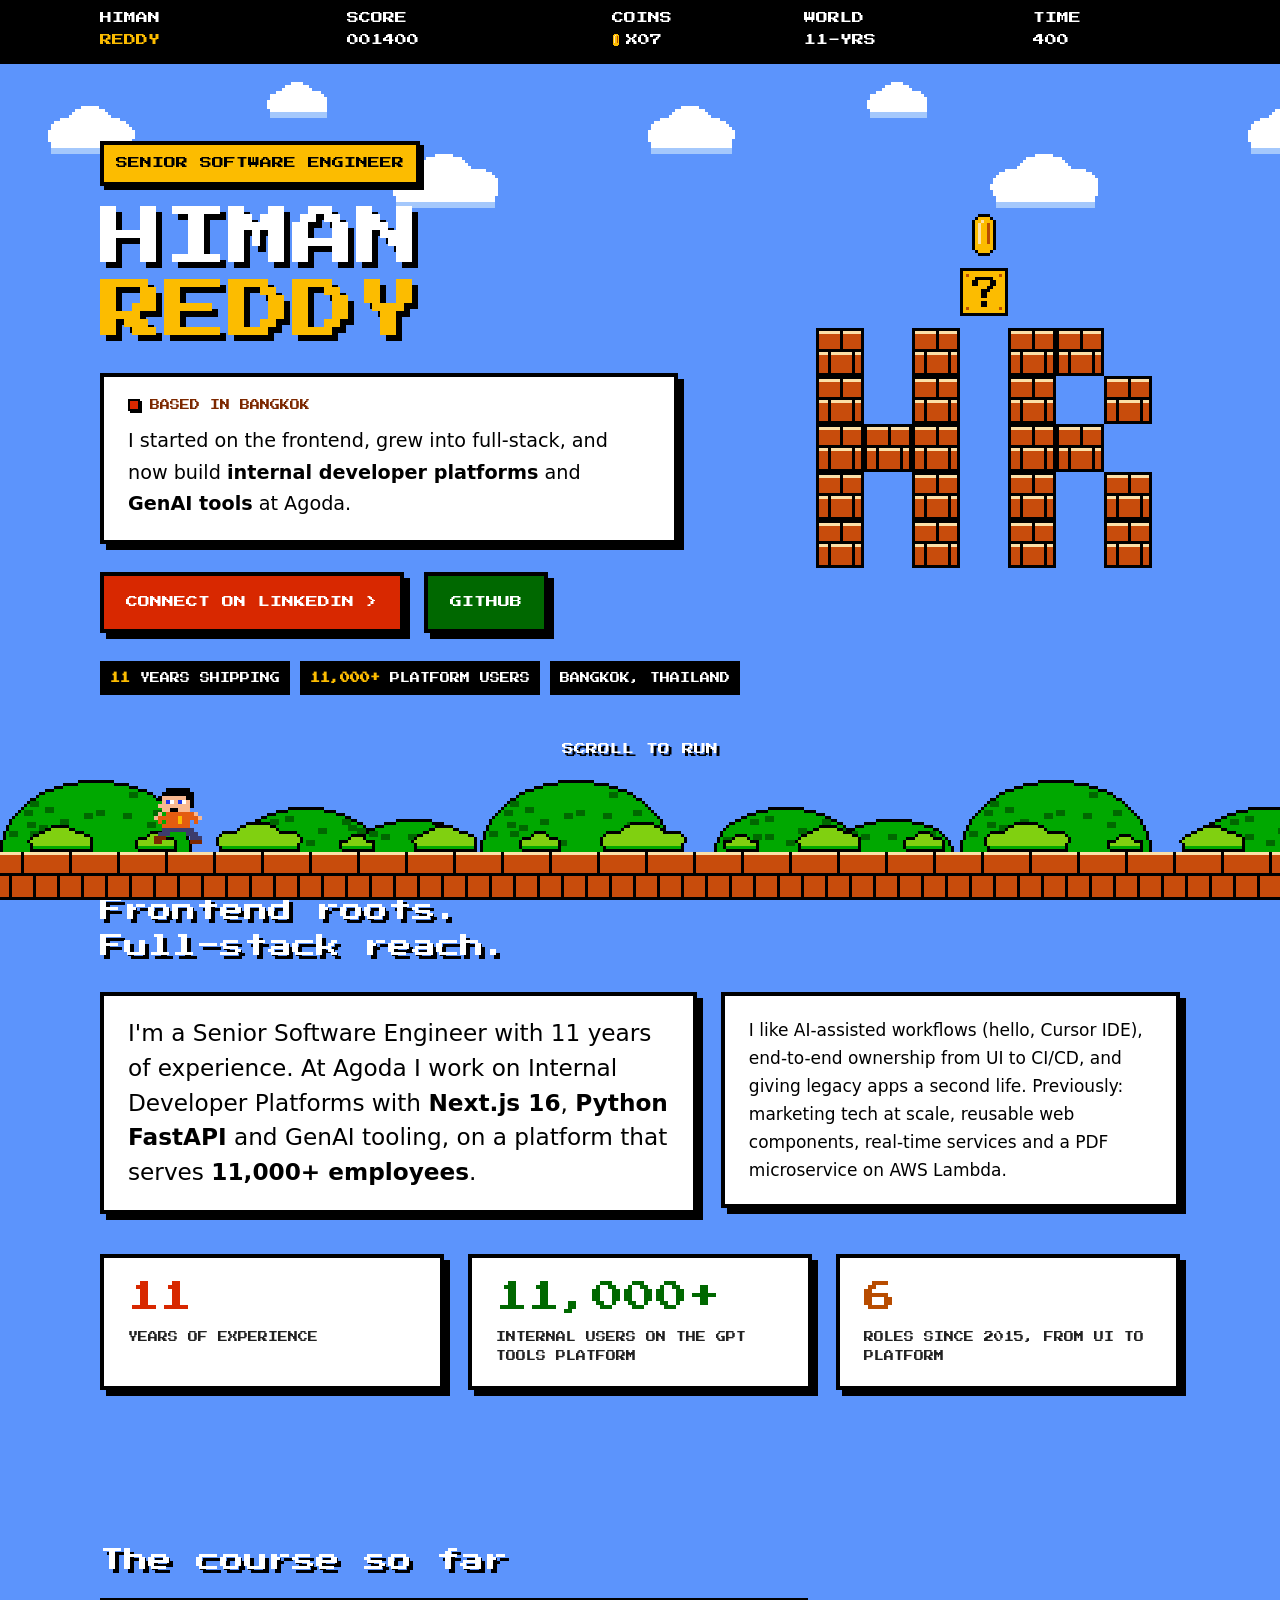
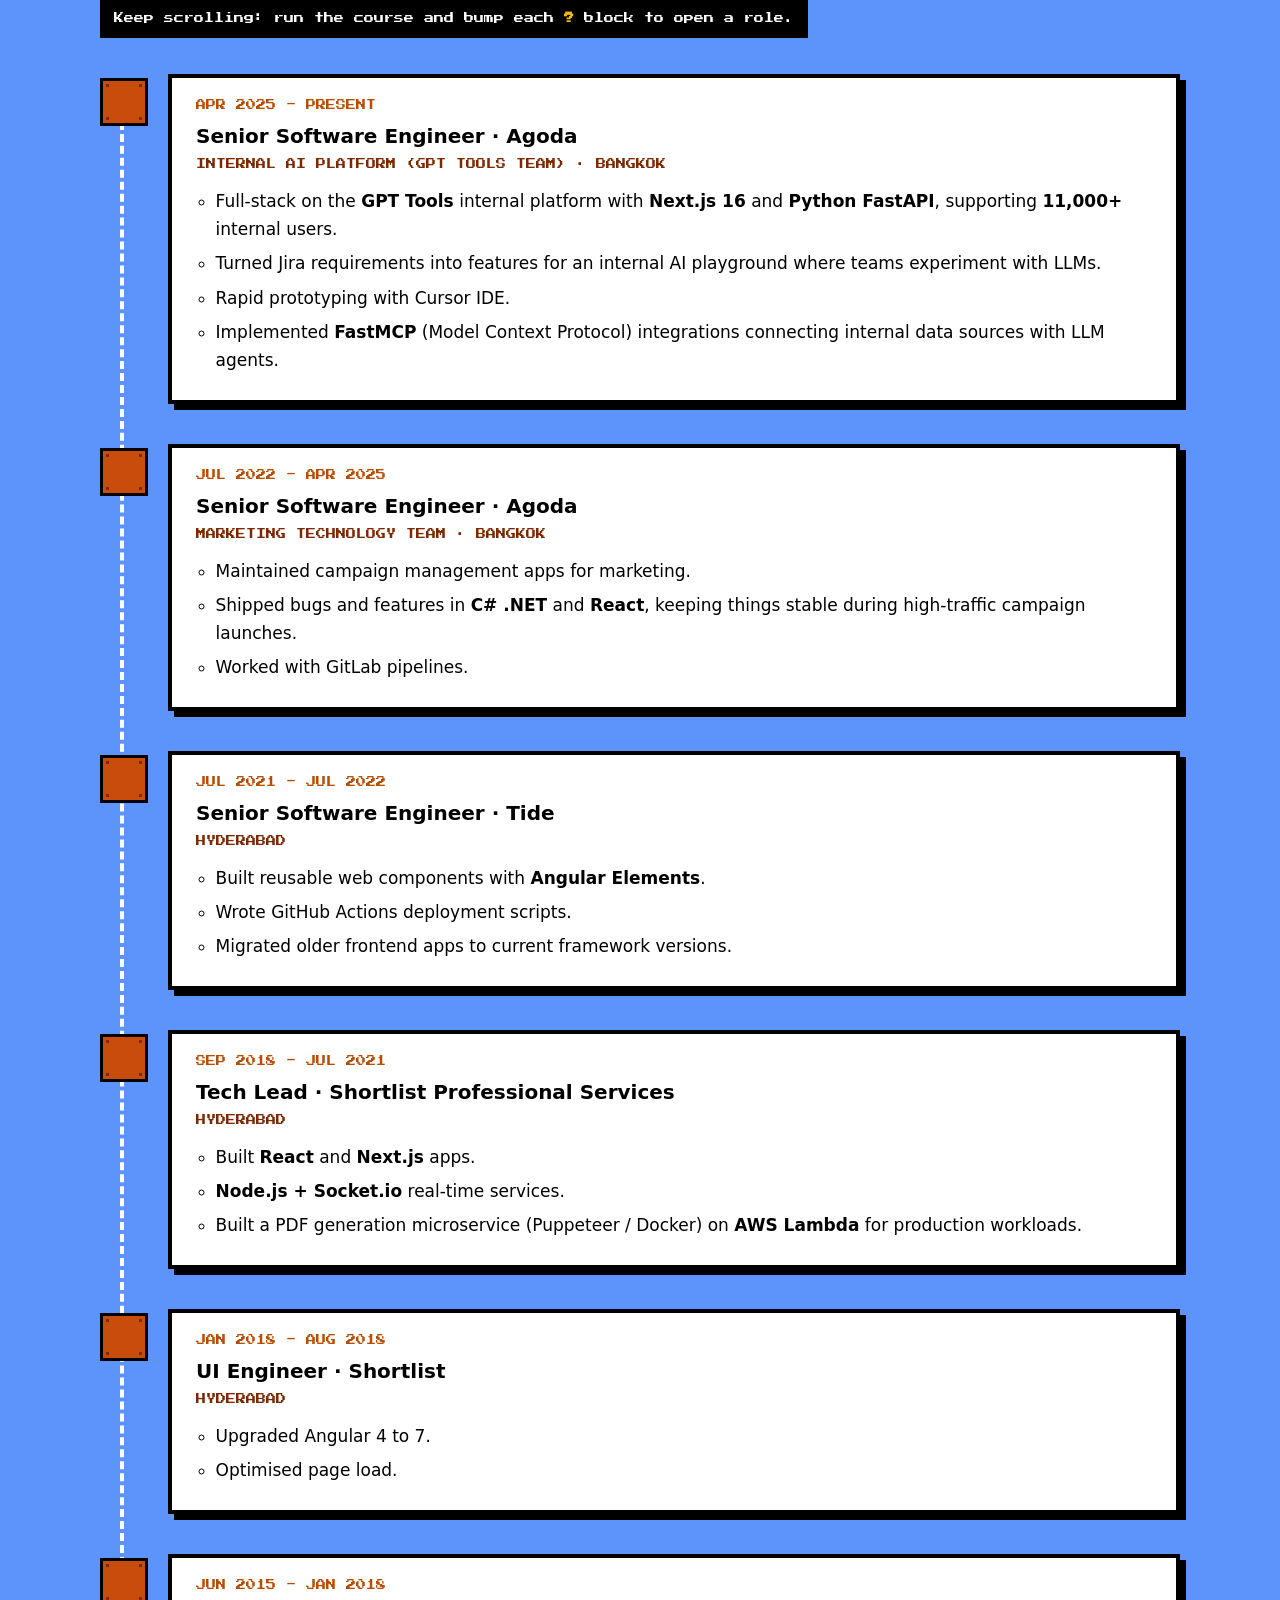
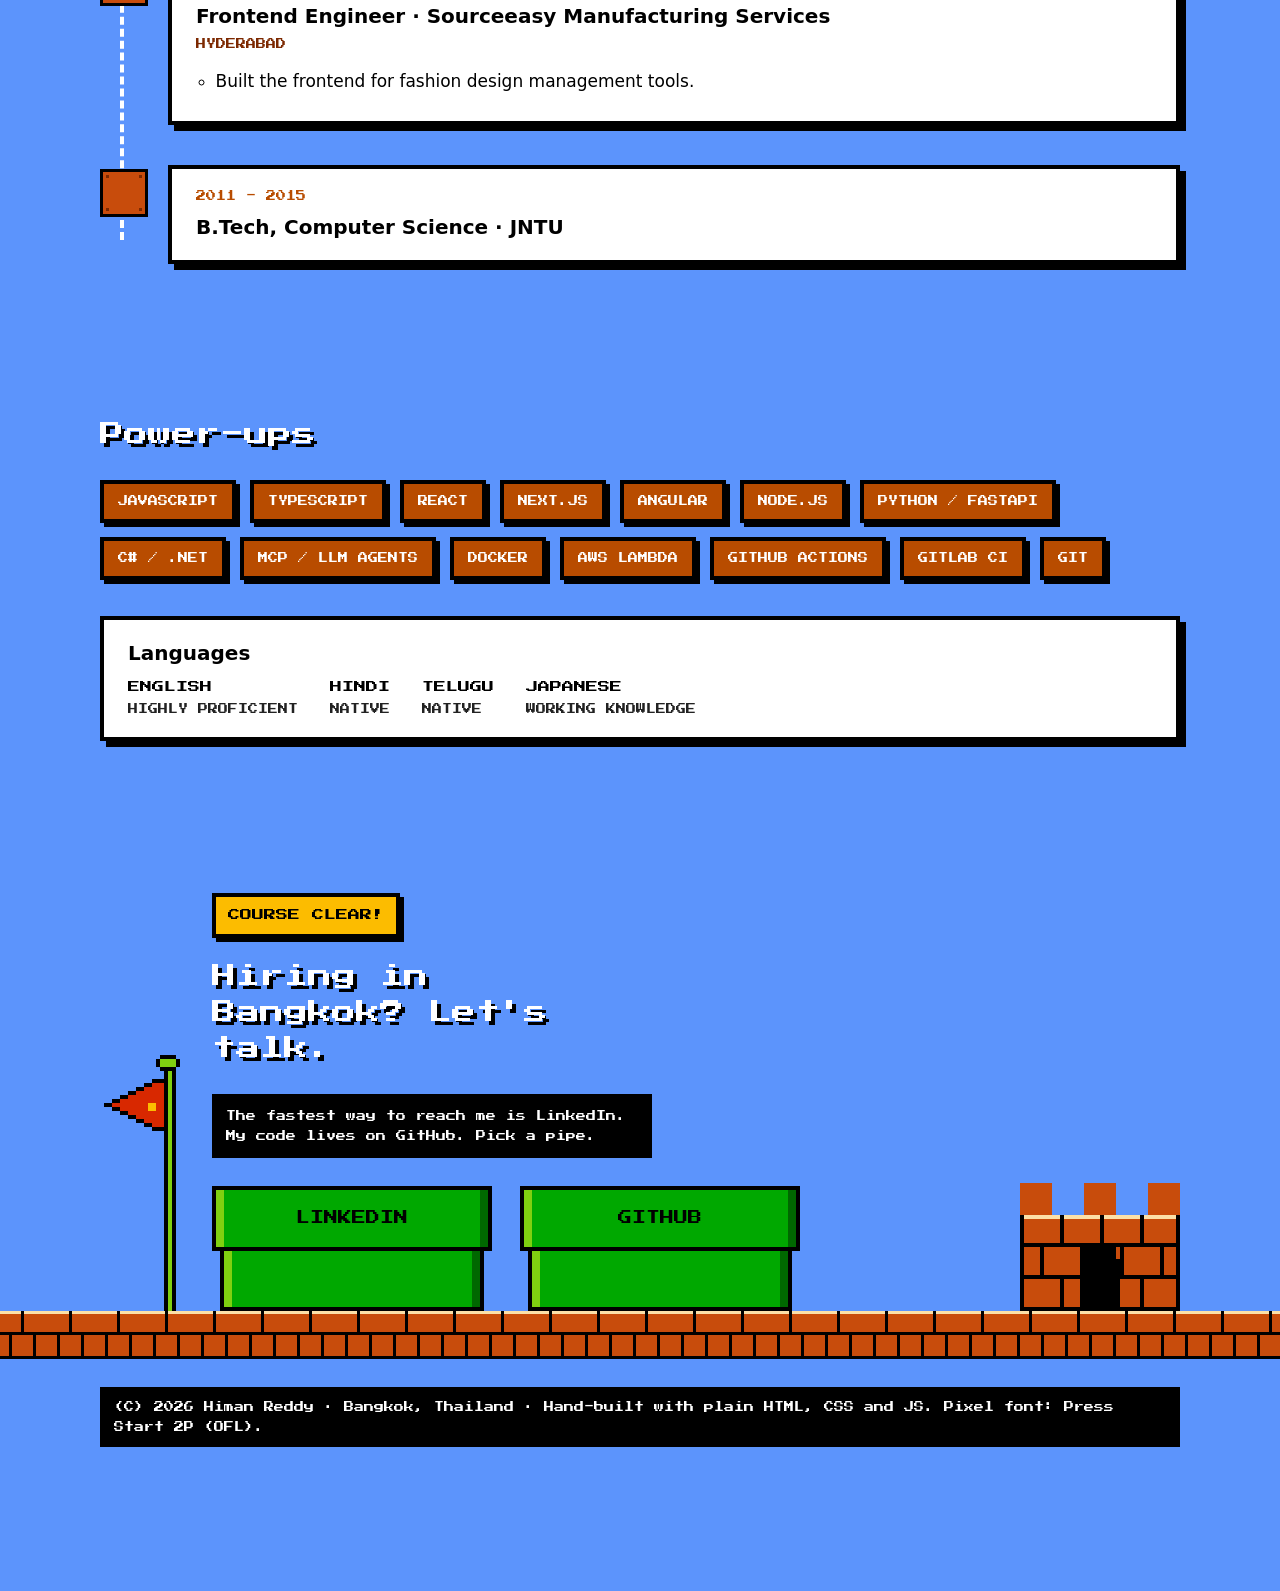
==== commit 73fd69b2: "Retro 8-bit portfolio" ====
--- a/index.html
+++ b/index.html
@@ -5,237 +5,94 @@
 <meta name="viewport" content="width=device-width, initial-scale=1">
 <title>Himan Reddy · Senior Software Engineer · Bangkok</title>
 <meta name="description" content="Himan Reddy is a Senior Software Engineer in Bangkok, Thailand. 11 years of experience building internal developer platforms, full-stack apps and GenAI tools (Next.js, Python FastAPI, MCP).">
-<meta name="theme-color" content="#F4EDE0">
+<meta name="theme-color" content="#5C94FC">
 <meta property="og:title" content="Himan Reddy · Senior Software Engineer">
 <meta property="og:description" content="Frontend roots, full-stack reach, now building GenAI agent tooling at Agoda. Bangkok, Thailand.">
 <meta property="og:type" content="website">
+<meta property="og:url" content="https://himanreddy.com/">
 <meta name="twitter:card" content="summary">
+<link rel="canonical" href="https://himanreddy.com/">
 <link rel="icon" href="favicon.svg" type="image/svg+xml">
-<link rel="preload" href="fonts/Anybody-var.woff2" as="font" type="font/woff2" crossorigin>
-<link rel="preload" href="fonts/Sarabun-Regular.woff2" as="font" type="font/woff2" crossorigin>
+<link rel="preload" href="fonts/PressStart2P-Regular.woff2" as="font" type="font/woff2" crossorigin>
 <link rel="stylesheet" href="styles.css">
-<script>if(!matchMedia('(prefers-reduced-motion: reduce)').matches)document.documentElement.classList.add('anim')</script>
+<script>document.documentElement.classList.add('js')</script>
 <script type="application/ld+json">
-{"@context":"https://schema.org","@type":"Person","name":"Himan Reddy","jobTitle":"Senior Software Engineer","worksFor":{"@type":"Organization","name":"Agoda"},"address":{"@type":"PostalAddress","addressLocality":"Bangkok","addressCountry":"TH"},"sameAs":["https://github.com/himanreddy","https://www.linkedin.com/in/himan-reddy/"]}
+{"@context":"https://schema.org","@type":"Person","name":"Himan Reddy","jobTitle":"Senior Software Engineer","worksFor":{"@type":"Organization","name":"Agoda"},"address":{"@type":"PostalAddress","addressLocality":"Bangkok","addressCountry":"TH"},"url":"https://himanreddy.com/","sameAs":["https://github.com/himanreddy","https://www.linkedin.com/in/himan-reddy/"]}
 </script>
 </head>
 <body>
 <a class="skip" href="#main">Skip to content</a>
 
-<header class="nav">
-  <div class="wrap nav-in">
-    <a class="brand" href="#top" aria-label="Himan Reddy, back to top"><span class="brand-dot" aria-hidden="true"></span>Himan Reddy</a>
-    <nav aria-label="Sections">
-      <a href="#about" class="n-about">About</a>
-      <a href="#route">Roles</a>
-      <a href="#skills">Skills</a>
-      <a href="#contact">Contact</a>
-    </nav>
-  </div>
-</header>
+<!-- HUD (decorative, replaces the scroll progress bar) -->
+<div class="hud" aria-hidden="true">
+  <div class="hud-in">
+    <div class="hud-c hud-name"><span>HIMAN</span><b>REDDY</b></div>
+    <div class="hud-c"><span>SCORE</span><b id="hScore">000000</b></div>
+    <div class="hud-c"><span>COINS</span><b><i class="hcoin"></i><em id="hCoins">x00</em></b></div>
+    <div class="hud-c"><span>WORLD</span><b>11-YRS</b></div>
+    <div class="hud-c"><span>TIME</span><b id="hTime">400</b></div>
+  </div>
+</div>
+
+<!-- fixed sky, parallax clouds -->
+<div class="sky" aria-hidden="true"><div class="clouds" id="clouds"></div></div>
 
 <main id="main">
 <!-- HERO -->
 <section class="hero" id="top">
   <div class="wrap hero-grid">
-    <div class="hero-head">
-      <p class="label"><span class="sr-only">Senior Software Engineer · Agoda</span><span class="scr" aria-hidden="true">Senior Software Engineer · Agoda</span></p>
-      <h1><span class="nm">Himan</span> <span class="nm hl">Reddy</span></h1>
-    </div>
-
-    <div class="stage" id="stage">
-      <svg class="scene" viewBox="0 0 520 560" preserveAspectRatio="xMidYMax slice" aria-hidden="true" focusable="false">
-        <defs><pattern id="dots" width="12" height="12" patternUnits="userSpaceOnUse"><circle cx="6" cy="6" r="2.3" fill="#0F7B5F" opacity=".35"/></pattern></defs>
-        <rect width="520" height="560" fill="#FFE9B8"/>
-        <circle cx="410" cy="118" r="116" fill="url(#dots)"/>
-        <circle cx="410" cy="118" r="66" fill="#F2A900" stroke="#17181C" stroke-width="3.5"/>
-        <g class="cloud c1" fill="#FFFAF0" stroke="#17181C" stroke-width="3"><path d="M60 92 h92 a17 17 0 0 0 0 -34 a24 24 0 0 0 -44 -8 a20 20 0 0 0 -48 14 a14 14 0 0 0 0 28Z"/></g>
-        <g class="cloud c2" fill="#FFFAF0" stroke="#17181C" stroke-width="3"><path d="M300 190 h70 a13 13 0 0 0 0 -26 a18 18 0 0 0 -34 -6 a15 15 0 0 0 -36 10 a11 11 0 0 0 0 22Z"/></g>
-        <!-- skyline: far layer, near layer, stupa + tower -->
-        <g fill="#F3C96E">
-          <rect x="6" y="238" width="44" height="92"/><rect x="58" y="206" width="34" height="124"/><rect x="100" y="250" width="50" height="80"/>
-          <rect x="330" y="228" width="40" height="102"/><rect x="378" y="252" width="56" height="78"/><rect x="442" y="214" width="42" height="116"/><rect x="490" y="246" width="40" height="84"/>
-        </g>
-        <g fill="#E8B04A" stroke="#17181C" stroke-width="3" stroke-linejoin="round">
-          <path d="M196 330 V250 Q196 238 204 230 Q214 214 214 190 Q214 176 220 160 L224 144 L228 160 Q234 176 234 190 Q234 214 244 230 Q252 238 252 250 V330Z"/>
-          <path d="M268 330 V150 L276 150 V120 L283 120 V92 L286 78 L289 92 V120 L296 120 V150 L304 150 V330Z"/>
-          <rect x="120" y="270" width="52" height="60"/><rect x="306" y="274" width="56" height="56"/>
-        </g>
-        <g fill="#FFE9B8" opacity=".9"><rect x="132" y="282" width="8" height="8"/><rect x="148" y="282" width="8" height="8"/><rect x="132" y="302" width="8" height="8"/><rect x="148" y="302" width="8" height="8"/><rect x="318" y="286" width="8" height="8"/><rect x="334" y="286" width="8" height="8"/><rect x="318" y="306" width="8" height="8"/><rect x="334" y="306" width="8" height="8"/></g>
-        <!-- ground + road -->
-        <rect y="330" width="520" height="230" fill="#BFE3D0"/>
-        <rect y="327" width="520" height="5" fill="#17181C"/>
-        <path d="M228 332 H292 L640 560 H-120 Z" fill="#8A8993" stroke="#17181C" stroke-width="3" stroke-linejoin="round"/>
-        <g class="dashes" fill="#FFFAF0"><rect class="rd"/><rect class="rd"/><rect class="rd"/><rect class="rd"/><rect class="rd"/><rect class="rd"/><rect class="rd"/><rect class="rd"/></g>
-      </svg>
-
-      <button class="tuk-btn" id="tukBtn" type="button" aria-label="Honk Tuk's horn. Press three times for a surprise.">
-        <svg class="tuk" viewBox="0 -24 400 364" aria-hidden="true" focusable="false" data-mouth="smile">
-          <defs>
-            <clipPath id="tk-eclip"><circle r="32"/></clipPath>
-            <clipPath id="tk-wr"><rect x="-21" y="-40" width="42" height="80" rx="15"/></clipPath>
-            <clipPath id="tk-wf"><rect x="-25" y="-34" width="50" height="68" rx="16"/></clipPath>
-          </defs>
-          <ellipse class="t-shadow" cx="200" cy="329" rx="160" ry="11" fill="#17181C" opacity=".2"/>
-          <g class="t-puffs" fill="#FFFAF0" stroke="#17181C" stroke-width="3">
-            <circle class="pf pf1" cx="34" cy="312" r="13"/>
-            <circle class="pf pf2" cx="14" cy="288" r="9"/>
-            <circle class="pf pf3" cx="366" cy="312" r="13"/>
-            <circle class="pf pf4" cx="386" cy="288" r="9"/>
-          </g>
-          <g class="t-root">
-            <!-- rear wheels (peek out from behind the body) -->
-            <g class="t-rwheel" transform="translate(46 284)">
-              <rect x="-21" y="-40" width="42" height="80" rx="15" fill="#17181C"/>
-              <g clip-path="url(#tk-wr)"><g class="tread" stroke="#55565F" stroke-width="5" stroke-linecap="round">
-                <line x1="-30" x2="30" y1="-58" y2="-58"/><line x1="-30" x2="30" y1="-42" y2="-42"/><line x1="-30" x2="30" y1="-26" y2="-26"/><line x1="-30" x2="30" y1="-10" y2="-10"/><line x1="-30" x2="30" y1="6" y2="6"/><line x1="-30" x2="30" y1="22" y2="22"/><line x1="-30" x2="30" y1="38" y2="38"/><line x1="-30" x2="30" y1="54" y2="54"/>
-              </g></g>
-            </g>
-            <g class="t-rwheel" transform="translate(354 284)">
-              <rect x="-21" y="-40" width="42" height="80" rx="15" fill="#17181C"/>
-              <g clip-path="url(#tk-wr)"><g class="tread" stroke="#55565F" stroke-width="5" stroke-linecap="round">
-                <line x1="-30" x2="30" y1="-58" y2="-58"/><line x1="-30" x2="30" y1="-42" y2="-42"/><line x1="-30" x2="30" y1="-26" y2="-26"/><line x1="-30" x2="30" y1="-10" y2="-10"/><line x1="-30" x2="30" y1="6" y2="6"/><line x1="-30" x2="30" y1="22" y2="22"/><line x1="-30" x2="30" y1="38" y2="38"/><line x1="-30" x2="30" y1="54" y2="54"/>
-              </g></g>
-            </g>
-        
-            <!-- lower body -->
-            <g class="t-body">
-              <path d="M54 216 Q54 188 84 188 L316 188 Q346 188 346 216 L346 256 Q346 276 326 276 L74 276 Q54 276 54 256 Z" fill="#FF4F8B" stroke="#17181C" stroke-width="5" stroke-linejoin="round"/>
-              <path d="M58 244 L342 244 L342 256 Q342 272 326 272 L74 272 Q58 272 58 256 Z" fill="#E03A75"/>
-              <rect x="72" y="199" width="70" height="8" rx="4" fill="#FF8FB4"/>
-              <rect x="150" y="199" width="12" height="8" rx="4" fill="#FF8FB4"/>
-              <!-- front wheel + fender -->
-              <g transform="translate(200 292)">
-                <rect x="-25" y="-34" width="50" height="68" rx="16" fill="#17181C"/>
-                <g clip-path="url(#tk-wf)"><g class="tread" stroke="#55565F" stroke-width="5" stroke-linecap="round">
-                  <line x1="-30" x2="30" y1="-50" y2="-50"/><line x1="-30" x2="30" y1="-34" y2="-34"/><line x1="-30" x2="30" y1="-18" y2="-18"/><line x1="-30" x2="30" y1="-2" y2="-2"/><line x1="-30" x2="30" y1="14" y2="14"/><line x1="-30" x2="30" y1="30" y2="30"/><line x1="-30" x2="30" y1="46" y2="46"/>
-                </g></g>
-              </g>
-              <path d="M164 300 Q162 253 200 253 Q238 253 236 300 L224 300 Q224 267 200 267 Q176 267 176 300 Z" fill="#0F7B5F" stroke="#17181C" stroke-width="4.5" stroke-linejoin="round"/>
-            </g>
-        
-            <!-- lamps (cheeks) -->
-            <g class="t-lamps">
-              <circle class="t-flash" cx="80" cy="230" r="15" fill="none" stroke="#F2A900" stroke-width="5"/>
-              <circle class="t-flash" cx="320" cy="230" r="15" fill="none" stroke="#F2A900" stroke-width="5"/>
-              <circle cx="80" cy="230" r="15" fill="#F2A900" stroke="#17181C" stroke-width="4"/>
-              <circle cx="80" cy="230" r="6.5" fill="#FFF3C4"/>
-              <circle cx="320" cy="230" r="15" fill="#F2A900" stroke="#17181C" stroke-width="4"/>
-              <circle cx="320" cy="230" r="6.5" fill="#FFF3C4"/>
-            </g>
-        
-            <!-- mouth -->
-            <g class="t-mouth" transform="translate(200 230)">
-              <g class="m m-smile"><path d="M-27 -4 Q0 22 27 -4" fill="none" stroke="#17181C" stroke-width="6.5" stroke-linecap="round"/></g>
-              <g class="m m-grin"><path d="M-35 -8 Q0 -2 35 -8 Q31 24 0 26 Q-31 24 -35 -8Z" fill="#17181C" stroke="#17181C" stroke-width="4" stroke-linejoin="round"/><path d="M-22 -4 Q0 0 22 -4 L22 3 Q0 8 -22 3Z" fill="#FFFFFF"/><ellipse cx="0" cy="19" rx="14" ry="6.5" fill="#FF8FB4"/></g>
-              <g class="m m-ooh"><ellipse cx="0" cy="5" rx="12" ry="15" fill="#17181C"/><ellipse cx="0" cy="11" rx="7" ry="5" fill="#FF8FB4"/></g>
-              <g class="m m-yawn"><ellipse cx="0" cy="3" rx="22" ry="18" fill="#17181C"/><ellipse cx="0" cy="12" rx="14" ry="7" fill="#FF8FB4"/></g>
-            </g>
-        
-            <!-- cabin: pillars, windscreen -->
-            <g class="t-cab">
-              <rect x="60" y="90" width="24" height="108" rx="6" fill="#0F7B5F" stroke="#17181C" stroke-width="4.5"/>
-              <rect x="316" y="90" width="24" height="108" rx="6" fill="#0F7B5F" stroke="#17181C" stroke-width="4.5"/>
-              <rect x="88" y="96" width="224" height="104" rx="20" fill="#FFE9B8" stroke="#17181C" stroke-width="5"/>
-              <path d="M104 106 L142 106 L112 142 L104 142Z" fill="#FFF6DA"/>
-            </g>
-        
-            <!-- eyes layer -->
-            <g class="t-eyes">
-              <g class="t-brow t-browL" transform="translate(150 111)"><path d="M-21 3 Q0 -7 21 3" fill="none" stroke="#17181C" stroke-width="6.5" stroke-linecap="round"/></g>
-              <g class="t-brow t-browR" transform="translate(250 111)"><path d="M-21 3 Q0 -7 21 3" fill="none" stroke="#17181C" stroke-width="6.5" stroke-linecap="round"/></g>
-              <g class="t-eye t-eyeL" transform="translate(150 150)">
-                <g class="t-eyein"><circle r="32" fill="#FFFFFF"/>
-                  <g clip-path="url(#tk-eclip)">
-                    <g class="t-pup"><circle r="17" fill="#17181C"/><circle cx="-6" cy="-7" r="6.2" fill="#FFFFFF"/><circle cx="7" cy="7" r="3" fill="#FFFFFF"/></g>
-                    <g class="t-lid" transform="translate(0 -74)"><rect x="-36" y="-36" width="72" height="72" fill="#FFE9B8"/><line x1="-36" x2="36" y1="36" y2="36" stroke="#17181C" stroke-width="5"/></g>
-                  </g>
-                  <circle r="32" fill="none" stroke="#17181C" stroke-width="5"/></g>
-              </g>
-              <g class="t-eye t-eyeR" transform="translate(250 150)">
-                <g class="t-eyein"><circle r="32" fill="#FFFFFF"/>
-                  <g clip-path="url(#tk-eclip)">
-                    <g class="t-pup"><circle r="17" fill="#17181C"/><circle cx="-6" cy="-7" r="6.2" fill="#FFFFFF"/><circle cx="7" cy="7" r="3" fill="#FFFFFF"/></g>
-                    <g class="t-lid" transform="translate(0 -74)"><rect x="-36" y="-36" width="72" height="72" fill="#FFE9B8"/><line x1="-36" x2="36" y1="36" y2="36" stroke="#17181C" stroke-width="5"/></g>
-                  </g>
-                  <circle r="32" fill="none" stroke="#17181C" stroke-width="5"/></g>
-              </g>
-            </g>
-        
-            <!-- roof, sign, flag -->
-            <g class="t-roof">
-              <g class="t-flagpt" transform="translate(70 36)">
-                <g class="t-flagwave">
-                  <line x1="0" y1="0" x2="0" y2="-44" stroke="#17181C" stroke-width="4.5" stroke-linecap="round"/>
-                  <path d="M2 -42 L40 -33 L2 -22Z" fill="#FF4F8B" stroke="#17181C" stroke-width="3.5" stroke-linejoin="round"/>
-                  <circle cx="0" cy="-46" r="5.5" fill="#F2A900" stroke="#17181C" stroke-width="3.5"/>
-                </g>
-              </g>
-              <rect x="170" y="14" width="60" height="20" rx="3" fill="#17181C"/>
-              <rect x="162" y="6" width="76" height="26" rx="9" fill="#F2A900" stroke="#17181C" stroke-width="4"/>
-              <text x="200" y="25" text-anchor="middle" font-family="IBM Plex Mono, monospace" font-weight="700" font-size="15" letter-spacing="1.5" fill="#17181C">BKK</text>
-              <path d="M28 98 Q28 38 94 33 L306 33 Q372 38 372 98 Q372 104 366 104 L34 104 Q28 104 28 98 Z" fill="#0F7B5F" stroke="#17181C" stroke-width="5" stroke-linejoin="round"/>
-              <path d="M32 90 L368 90 L368 98 Q368 100 366 100 L34 100 Q32 100 32 98 Z" fill="#F2A900"/>
-              <rect x="64" y="46" width="96" height="8" rx="4" fill="#36A885"/>
-              <rect x="170" y="46" width="14" height="8" rx="4" fill="#36A885"/>
-            </g>
-          </g>
-        </svg>
-      </button>
-      <div class="beep" id="beep" aria-hidden="true"></div>
-      <button class="snd" id="snd" type="button" aria-pressed="false" aria-label="Honk sound">
-        <svg viewBox="0 0 20 20" width="16" height="16" aria-hidden="true"><path d="M2 7.5h3.2L9.5 4v12L5.2 12.5H2z" fill="currentColor"/><path class="snd-w" d="M12.5 7a4 4 0 0 1 0 6M15 4.8a7.2 7.2 0 0 1 0 10.4" fill="none" stroke="currentColor" stroke-width="1.8" stroke-linecap="round"/><path class="snd-x" d="M12.5 7.5l5 5M17.5 7.5l-5 5" stroke="currentColor" stroke-width="1.8" stroke-linecap="round"/></svg>
-        <span>Sound <b>off</b></span>
-      </button>
-    </div>
-
-    <div class="hero-body">
-      <p class="lead">I started on the frontend, grew into full-stack, and now build <strong>internal developer platforms</strong> and <strong>GenAI tools</strong> at Agoda.</p>
+    <div class="hero-copy">
+      <p class="tag">Senior Software Engineer</p>
+      <h1><span>Himan</span> <span class="y">Reddy</span></h1>
+      <div class="panel lead-panel">
+        <p class="label"><i class="pin" aria-hidden="true"></i>Based in Bangkok</p>
+        <p class="lead">I started on the frontend, grew into full-stack, and now build <strong>internal developer platforms</strong> and <strong>GenAI tools</strong> at Agoda.</p>
+      </div>
       <div class="cta">
-        <a class="btn teal" href="https://www.linkedin.com/in/himan-reddy/" target="_blank" rel="noopener">Connect on LinkedIn <span aria-hidden="true">↗</span></a>
-        <a class="btn paper" href="https://github.com/himanreddy" target="_blank" rel="noopener">GitHub <span aria-hidden="true">↗</span></a>
+        <a class="btn red" href="https://www.linkedin.com/in/himan-reddy/" target="_blank" rel="noopener">Connect on LinkedIn &gt;</a>
+        <a class="btn green" href="https://github.com/himanreddy" target="_blank" rel="noopener">GitHub</a>
       </div>
       <ul class="facts" aria-label="Quick facts">
-        <li><b>11</b> years shipping</li><li><b>11,000+</b> platform users</li><li><svg viewBox="0 0 16 16" width="14" height="14" aria-hidden="true"><path d="M8 1.5a4.8 4.8 0 0 0-4.8 4.8C3.2 9.8 8 14.5 8 14.5s4.8-4.7 4.8-8.2A4.8 4.8 0 0 0 8 1.5Zm0 6.6a1.8 1.8 0 1 1 0-3.6 1.8 1.8 0 0 1 0 3.6Z" fill="currentColor"/></svg>Bangkok, Thailand</li>
+        <li><b>11</b> years shipping</li><li><b>11,000+</b> platform users</li><li>Bangkok, Thailand</li>
       </ul>
     </div>
-  </div>
-</section>
-
-<div class="road" aria-hidden="true"></div>
+    <div class="hero-art" aria-hidden="true">
+      <div class="bumpers"><span class="qb sm"></span><span class="spin sm"></span></div>
+      <img class="hr px" src="assets/hr.svg" alt="" width="336" height="240">
+    </div>
+  </div>
+  <p class="press" aria-hidden="true">SCROLL TO RUN</p>
+</section>
 
 <!-- ABOUT -->
 <section class="sec" id="about">
   <div class="wrap">
-    <p class="label rv"><span class="sr-only">About</span><span class="scr" aria-hidden="true">About</span></p>
-    <h2 class="rv" data-look>Frontend roots. Full-stack reach.</h2>
+    <h2 class="rv">Frontend roots. Full-stack reach.</h2>
     <div class="about-grid">
-      <div class="panel big-p rv" data-look><p>I'm a Senior Software Engineer with 11 years of experience. At Agoda I work on Internal Developer Platforms with <strong>Next.js 16</strong>, <strong>Python FastAPI</strong> and GenAI tooling, on a platform that serves <strong>11,000+ employees</strong>.</p></div>
-      <div class="panel rv" data-look><p>I like AI-assisted workflows (hello, Cursor IDE), end-to-end ownership from UI to CI/CD, and giving legacy apps a second life. Previously: marketing tech at scale, reusable web components, real-time services and a PDF microservice on AWS Lambda.</p></div>
+      <div class="panel rv"><p class="big">I'm a Senior Software Engineer with 11 years of experience. At Agoda I work on Internal Developer Platforms with <strong>Next.js 16</strong>, <strong>Python FastAPI</strong> and GenAI tooling, on a platform that serves <strong>11,000+ employees</strong>.</p></div>
+      <div class="panel rv"><p>I like AI-assisted workflows (hello, Cursor IDE), end-to-end ownership from UI to CI/CD, and giving legacy apps a second life. Previously: marketing tech at scale, reusable web components, real-time services and a PDF microservice on AWS Lambda.</p></div>
     </div>
     <ul class="stats">
-      <li class="panel rv s1" data-look><span class="num" data-count="11">11</span><span>years of experience</span></li>
-      <li class="panel rv s2" data-look><span class="num" data-count="11000" data-suffix="+">11,000+</span><span>internal users on the GPT Tools platform</span></li>
-      <li class="panel rv s3" data-look><span class="num" data-count="6">6</span><span>roles since 2015, from UI to platform</span></li>
+      <li class="panel rv c1"><span class="num" data-count="11">11</span><span>years of experience</span></li>
+      <li class="panel rv c2"><span class="num" data-count="11000" data-suffix="+">11,000+</span><span>internal users on the GPT Tools platform</span></li>
+      <li class="panel rv c3"><span class="num" data-count="6">6</span><span>roles since 2015, from UI to platform</span></li>
     </ul>
   </div>
 </section>
 
-<div class="road" aria-hidden="true"></div>
-
-<!-- ROUTE / EXPERIENCE -->
-<section class="sec" id="route">
+<!-- JOURNEY / COURSE -->
+<section class="sec" id="journey">
   <div class="wrap">
-    <p class="label rv"><span class="sr-only">Experience</span><span class="scr" aria-hidden="true">Experience</span></p>
-    <h2 class="rv" data-look>The route so far</h2>
-    <div class="route" id="routeEl">
-      <i class="route-fill" aria-hidden="true"></i>
+    <h2 class="rv">The course so far</h2>
+    <p class="sub rv"><span>Keep scrolling: run the course and bump each <b>?</b> block to open a role.</span></p>
+    <div class="course" id="course">
+      <div class="rail" aria-hidden="true"><i id="railFill"></i></div>
       <ol class="jobs">
 
-        <li class="job rv">
-          <span class="pin" aria-hidden="true">1</span>
-          <article class="card panel" data-look>
-            <p class="when">Apr 2025 – Present</p>
+        <li class="job">
+          <div class="blk" aria-hidden="true"><span class="pop"><i class="coin"></i><b>+200</b></span><span class="qb"></span></div>
+          <article class="card">
+            <p class="when">Apr 2025 - Present</p>
             <h3>Senior Software Engineer · Agoda</h3>
             <p class="where">Internal AI Platform (GPT Tools Team) · Bangkok</p>
             <ul>
@@ -247,10 +104,10 @@
           </article>
         </li>
 
-        <li class="job rv">
-          <span class="pin" aria-hidden="true">2</span>
-          <article class="card panel" data-look>
-            <p class="when">Jul 2022 – Apr 2025</p>
+        <li class="job">
+          <div class="blk" aria-hidden="true"><span class="pop"><i class="coin"></i><b>+200</b></span><span class="qb"></span></div>
+          <article class="card">
+            <p class="when">Jul 2022 - Apr 2025</p>
             <h3>Senior Software Engineer · Agoda</h3>
             <p class="where">Marketing Technology Team · Bangkok</p>
             <ul>
@@ -261,10 +118,10 @@
           </article>
         </li>
 
-        <li class="job rv">
-          <span class="pin" aria-hidden="true">3</span>
-          <article class="card panel" data-look>
-            <p class="when">Jul 2021 – Jul 2022</p>
+        <li class="job">
+          <div class="blk" aria-hidden="true"><span class="pop"><i class="coin"></i><b>+200</b></span><span class="qb"></span></div>
+          <article class="card">
+            <p class="when">Jul 2021 - Jul 2022</p>
             <h3>Senior Software Engineer · Tide</h3>
             <p class="where">Hyderabad</p>
             <ul>
@@ -275,10 +132,10 @@
           </article>
         </li>
 
-        <li class="job rv">
-          <span class="pin" aria-hidden="true">4</span>
-          <article class="card panel" data-look>
-            <p class="when">Sep 2018 – Jul 2021</p>
+        <li class="job">
+          <div class="blk" aria-hidden="true"><span class="pop"><i class="coin"></i><b>+200</b></span><span class="qb"></span></div>
+          <article class="card">
+            <p class="when">Sep 2018 - Jul 2021</p>
             <h3>Tech Lead · Shortlist Professional Services</h3>
             <p class="where">Hyderabad</p>
             <ul>
@@ -289,10 +146,10 @@
           </article>
         </li>
 
-        <li class="job rv">
-          <span class="pin" aria-hidden="true">5</span>
-          <article class="card panel" data-look>
-            <p class="when">Jan 2018 – Aug 2018</p>
+        <li class="job">
+          <div class="blk" aria-hidden="true"><span class="pop"><i class="coin"></i><b>+200</b></span><span class="qb"></span></div>
+          <article class="card">
+            <p class="when">Jan 2018 - Aug 2018</p>
             <h3>UI Engineer · Shortlist</h3>
             <p class="where">Hyderabad</p>
             <ul>
@@ -302,20 +159,20 @@
           </article>
         </li>
 
-        <li class="job rv">
-          <span class="pin" aria-hidden="true">6</span>
-          <article class="card panel" data-look>
-            <p class="when">Jun 2015 – Jan 2018</p>
+        <li class="job">
+          <div class="blk" aria-hidden="true"><span class="pop"><i class="coin"></i><b>+200</b></span><span class="qb"></span></div>
+          <article class="card">
+            <p class="when">Jun 2015 - Jan 2018</p>
             <h3>Frontend Engineer · Sourceeasy Manufacturing Services</h3>
             <p class="where">Hyderabad</p>
             <ul><li>Built the frontend for fashion design management tools.</li></ul>
           </article>
         </li>
 
-        <li class="job edu rv">
-          <span class="pin flagpin" aria-hidden="true"><svg viewBox="0 0 16 16" width="14" height="14"><path d="M3 1.5v13M3.5 2.5h9l-2 3 2 3h-9" fill="currentColor" stroke="currentColor" stroke-width="1.6" stroke-linejoin="round" stroke-linecap="round"/></svg></span>
-          <article class="card panel" data-look>
-            <p class="when">2011 – 2015</p>
+        <li class="job edu">
+          <div class="blk" aria-hidden="true"><span class="pop"><i class="coin"></i><b>+200</b></span><span class="qb"></span></div>
+          <article class="card">
+            <p class="when">2011 - 2015</p>
             <h3>B.Tech, Computer Science · JNTU</h3>
           </article>
         </li>
@@ -323,18 +180,15 @@
     </div>
   </div>
 </section>
-
-<div class="road" aria-hidden="true"></div>
 
 <!-- SKILLS -->
 <section class="sec" id="skills">
   <div class="wrap">
-    <p class="label rv"><span class="sr-only">Skills</span><span class="scr" aria-hidden="true">Skills</span></p>
-    <h2 class="rv" data-look>Under the canopy</h2>
+    <h2 class="rv">Power-ups</h2>
     <ul class="chips rv" aria-label="Skills">
       <li>JavaScript</li><li>TypeScript</li><li>React</li><li>Next.js</li><li>Angular</li><li>Node.js</li><li>Python / FastAPI</li><li>C# / .NET</li><li>MCP / LLM agents</li><li>Docker</li><li>AWS Lambda</li><li>GitHub Actions</li><li>GitLab CI</li><li>Git</li>
     </ul>
-    <div class="panel langs rv" data-look>
+    <div class="panel langs rv">
       <h3>Languages</h3>
       <ul>
         <li><b>English</b> <span>highly proficient</span></li>
@@ -346,33 +200,36 @@
   </div>
 </section>
 
-<div class="road" aria-hidden="true"></div>
-
-<!-- CONTACT -->
+<!-- CONTACT / FLAGPOLE -->
 <section class="sec contact" id="contact">
-  <div class="wrap">
-    <div class="panel c-panel rv">
-      <p class="label"><span class="sr-only">Contact</span><span class="scr" aria-hidden="true">Contact</span></p>
-      <h2 data-look>Hiring in Bangkok? Let's talk.</h2>
-      <p class="c-lead">The fastest way to reach me is LinkedIn. My code lives on GitHub.</p>
-      <div class="cta">
-        <a class="btn ink big" href="https://www.linkedin.com/in/himan-reddy/" target="_blank" rel="noopener">LinkedIn <span aria-hidden="true">↗</span></a>
-        <a class="btn paper big" href="https://github.com/himanreddy" target="_blank" rel="noopener">GitHub <span aria-hidden="true">↗</span></a>
+  <div class="wrap end">
+    <div class="flagwrap" aria-hidden="true">
+      <img class="pole px" src="assets/pole.svg" alt="" width="32" height="256">
+      <img class="flag px" id="flag" src="assets/flag.svg" alt="" width="64" height="52">
+    </div>
+    <div class="end-main">
+      <p class="clear-banner" id="clearBanner">COURSE CLEAR!</p>
+      <h2 class="rv">Hiring in Bangkok? Let's talk.</h2>
+      <p class="rv lead-w">The fastest way to reach me is LinkedIn. My code lives on GitHub. Pick a pipe.</p>
+      <div class="pipes rv">
+        <a class="pipe" href="https://www.linkedin.com/in/himan-reddy/" target="_blank" rel="noopener"><span class="lip">LinkedIn</span><span class="shaft"></span></a>
+        <a class="pipe" href="https://github.com/himanreddy" target="_blank" rel="noopener"><span class="lip">GitHub</span><span class="shaft"></span></a>
       </div>
     </div>
+    <img class="castle px" src="assets/castle.svg" alt="" width="160" height="160" aria-hidden="true">
   </div>
 </section>
 </main>
 
-<footer class="foot">
-  <div class="wrap foot-in">
-    <p>© <span id="yr">2026</span> Himan Reddy · Bangkok, Thailand · Hand-built with plain HTML, CSS and JS. Fonts: Anybody, Sarabun, IBM Plex Mono (OFL).</p>
-    <button class="mo" id="moBtn" type="button" hidden aria-pressed="false">Reduced motion is on · <b>Play animations</b></button>
-  </div>
-</footer>
-
-<!-- Companion Tuk (cloned from the hero by main.js) -->
-<div class="mini" id="mini" aria-hidden="true"></div>
+<footer class="foot"><div class="wrap"><p>(C) <span id="yr">2026</span> Himan Reddy · Bangkok, Thailand · Hand-built with plain HTML, CSS and JS. Pixel font: Press Start 2P (OFL).</p></div></footer>
+
+<!-- fixed ground stage: parallax hills + bushes, scrolling ground, runner -->
+<div class="stage" aria-hidden="true">
+  <div class="hills" id="hills"></div>
+  <div class="bushes" id="bushes"></div>
+  <div class="char" id="char"><div class="sprite" id="sprite" data-s="0"></div></div>
+  <div class="ground" id="ground"></div>
+</div>
 
 <script src="main.js" defer></script>
 </body>
--- a/styles.css
+++ b/styles.css
@@ -1,231 +1,216 @@
-/* Himan Reddy · portfolio #2 · "Tuk" · flat, no gradients */
-@font-face{font-family:"Anybody";src:url(fonts/Anybody-var.woff2) format("woff2");font-weight:100 900;font-stretch:50% 150%;font-display:swap}
-@font-face{font-family:"Sarabun";src:url(fonts/Sarabun-Regular.woff2) format("woff2");font-weight:400;font-display:swap}
-@font-face{font-family:"Sarabun";src:url(fonts/Sarabun-Bold.woff2) format("woff2");font-weight:700;font-display:swap}
-@font-face{font-family:"IBM Plex Mono";src:url(fonts/PlexMono-Medium.woff2) format("woff2");font-weight:500;font-display:swap}
-
+/* Retro 8-bit course theme. Flat solid colours and hard-edged shadows only. */
+@font-face{font-family:"Press Start 2P";src:url(fonts/PressStart2P-Regular.woff2) format("woff2");font-weight:400;font-style:normal;font-display:swap}
 :root{
-  --paper:#F4EDE0;--paper2:#FFFAF0;--ink:#17181C;--ink-soft:#4A4A52;
-  --teal:#0F7B5F;--green:#0F7B5F;--saffron:#F2A900;--red:#D93A25;
-  --teal-lt:#8FD3BC;--saffron-t:#FFE9B8;--green-t:#CBE6DA;--asphalt:#26272D;
-  --disp:"Anybody","Sarabun",system-ui,sans-serif;
-  --body:"Sarabun",system-ui,-apple-system,"Segoe UI",sans-serif;
-  --mono:"IBM Plex Mono",ui-monospace,"SFMono-Regular",Menlo,monospace;
-  --wrap:1160px;--r:18px;--road:0;
-  --spring:cubic-bezier(.2,1.35,.4,1);
-}
+  --sky:#5C94FC; --ink:#000; --brick:#B84C00; --brick-d:#7C2800; --pipe:#00A800; --pipe-d:#006800; --pipe-l:#80D010;
+  --coin:#FCBC00; --red:#D82800; --white:#fff;
+  --px:"Press Start 2P",ui-monospace,Menlo,Consolas,monospace;
+  --body:ui-sans-serif,system-ui,-apple-system,"Segoe UI",Roboto,"Helvetica Neue",Arial,"Noto Sans Thai","Noto Sans",sans-serif;
+  --P:3;                       /* art pixel size */
+  --cs:4;                      /* runner scale */
+  --gh:calc(var(--P) * 16px);  /* ground height */
+  --stage:calc(var(--P) * 40px);
+  --hud:64px;
+}
+@media (max-width:720px){:root{--P:2;--cs:3;--hud:52px}}
 *{box-sizing:border-box}
-html{-webkit-text-size-adjust:100%;scroll-padding-top:76px}
-@media (prefers-reduced-motion:no-preference){html{scroll-behavior:smooth}}
-body{margin:0;background:var(--paper);color:var(--ink);font:400 18px/1.65 var(--body);overflow-x:hidden;-webkit-font-smoothing:antialiased}
-img,svg{display:block;max-width:100%}
+html{scroll-behavior:smooth;scroll-padding-top:calc(var(--hud) + 16px)}
+body{margin:0;background:var(--sky);color:var(--ink);font:400 1.0625rem/1.65 var(--body);padding-bottom:var(--stage);overflow-x:hidden}
+img{max-width:100%;height:auto}
+.px{image-rendering:pixelated}
 a{color:inherit}
-strong,b{font-weight:700}
-.wrap{width:min(var(--wrap),100% - 40px);margin-inline:auto}
-.sr-only{position:absolute!important;width:1px;height:1px;margin:-1px;padding:0;overflow:hidden;clip:rect(0 0 0 0);white-space:nowrap;border:0}
-.skip{position:absolute;left:12px;top:-60px;z-index:100;background:var(--ink);color:var(--paper);padding:10px 16px;border-radius:10px;font-family:var(--mono);font-size:14px;text-decoration:none}
-.skip:focus{top:12px}
-:focus-visible{outline:3px solid var(--ink);outline-offset:3px;box-shadow:0 0 0 7px var(--saffron)}
-
-/* labels */
-.label{margin:0 0 14px;font:500 12.5px/1.4 var(--mono);letter-spacing:.07em;text-transform:uppercase;color:var(--ink-soft)}
-.scr{display:inline-block;min-height:1.4em}
-.anim .scr:not(.go){visibility:hidden}
-
-/* nav */
-.nav{position:sticky;top:0;z-index:50;background:var(--paper);border-bottom:3px solid var(--ink)}
-.nav-in{display:flex;align-items:center;justify-content:space-between;height:60px;gap:16px}
-.brand{display:flex;align-items:center;gap:10px;font:800 21px/1 var(--disp);font-variation-settings:"wdth" 108;text-decoration:none;letter-spacing:-.01em}
-.brand-dot{width:20px;height:20px;border-radius:7px;background:var(--teal);border:3px solid var(--ink);position:relative}
-.brand-dot::before,.brand-dot::after{content:"";position:absolute;top:3px;width:4px;height:4px;border-radius:50%;background:var(--ink)}
-.brand-dot::before{left:2px}.brand-dot::after{right:2px}
-.nav nav{display:flex;gap:6px}
-.nav nav a{font:500 13px/1 var(--mono);letter-spacing:.06em;text-transform:uppercase;text-decoration:none;padding:10px 12px;border-radius:999px;border:2px solid transparent;transition:background-color .2s,border-color .2s}
-.nav nav a:hover{background:var(--saffron-t);border-color:var(--ink)}
-
-/* hero */
-.hero{padding:40px 0 64px}
-.hero-grid{display:grid;grid-template-columns:minmax(0,1.04fr) minmax(0,1fr);grid-template-areas:"head stage" "body stage";gap:0 56px;align-content:center;align-items:start}
-.hero-head{grid-area:head;align-self:end;padding-top:24px}
-.hero-body{grid-area:body;align-self:start}
-h1{margin:0 0 22px;font:800 clamp(72px,10.6vw,150px)/.88 var(--disp);font-variation-settings:"wdth" 112;letter-spacing:-.025em}
-h1 .nm{display:block;width:fit-content;transition:font-variation-settings .45s var(--spring)}
-h1 .hl{background:var(--teal);color:var(--paper2);border:4px solid var(--ink);border-radius:20px;padding:.04em .13em .1em;margin-top:.1em;box-shadow:8px 8px 0 var(--ink);transform:rotate(-1.5deg)}
-@media (hover:hover){h1:hover .nm{font-variation-settings:"wdth" 128}}
-.lead{margin:6px 0 26px;font-size:clamp(19px,2vw,23px);line-height:1.55;max-width:34ch}
-.lead strong{background:var(--saffron-t);box-shadow:0 -.45em 0 var(--saffron-t) inset;padding:0 .12em;border-radius:3px}
-.cta{display:flex;flex-wrap:wrap;gap:16px}
-.facts{list-style:none;margin:30px 0 0;padding:0;display:flex;flex-wrap:wrap;gap:10px}
-.facts li{display:flex;align-items:center;gap:7px;font:500 13px/1 var(--mono);letter-spacing:.03em;background:var(--paper2);border:2.5px solid var(--ink);border-radius:999px;padding:10px 14px;white-space:nowrap}
-.facts b{font-weight:500;color:var(--teal-lt);filter:none;-webkit-text-stroke:0}
-.facts li:nth-child(1) b,.facts li:nth-child(2) b{background:var(--ink);color:var(--paper2);padding:2px 6px;border-radius:5px}
-
-/* buttons */
-.btn{--mx:0px;--my:0px;display:inline-flex;align-items:center;gap:10px;padding:15px 24px;border:3px solid var(--ink);border-radius:16px;font:800 18px/1 var(--disp);font-variation-settings:"wdth" 108;letter-spacing:.005em;text-decoration:none;box-shadow:5px 5px 0 var(--ink);translate:var(--mx) var(--my);transition:transform .12s ease-out,box-shadow .12s ease-out,background-color .2s;will-change:translate}
-.btn span{font-family:var(--body);font-weight:700}
-.btn.teal{background:var(--teal);color:var(--paper2)}.btn.paper{background:var(--paper2)}.btn.ink{background:var(--ink);color:var(--paper2);box-shadow:5px 5px 0 var(--saffron)}
-.btn.big{padding:18px 30px;font-size:21px}
-.btn:hover{transform:translate(-2px,-2px);box-shadow:7px 7px 0 var(--ink)}
-.btn.ink:hover{box-shadow:7px 7px 0 var(--saffron)}
-.btn:active{transform:translate(4px,4px);box-shadow:1px 1px 0 var(--ink);transition-duration:.06s}
-.btn.ink:active{box-shadow:1px 1px 0 var(--saffron)}
-
-/* stage + tuk */
-.stage{grid-area:stage;position:relative;aspect-ratio:520/540;border:3.5px solid var(--ink);border-radius:26px;overflow:hidden;box-shadow:10px 10px 0 var(--ink);background:var(--saffron-t);isolation:isolate}
-.scene{position:absolute;inset:0;width:100%;height:100%}
-.cloud{animation:cloud 38s ease-in-out infinite alternate}
-.cloud.c2{animation-duration:52s;animation-direction:alternate-reverse}
-@keyframes cloud{from{transform:translateX(-26px)}to{transform:translateX(40px)}}
-.tuk-btn{position:absolute;left:50%;bottom:3.5%;width:74%;margin:0;padding:0;border:0;background:none;color:inherit;transform:translateX(-50%);cursor:pointer;-webkit-tap-highlight-color:transparent;border-radius:30px;touch-action:manipulation}
-.tuk-btn:focus-visible{outline-offset:2px}
-.tuk{width:100%;height:auto;overflow:visible}
-.anim .tuk-btn:not([data-ready]) .tuk{visibility:hidden;animation:unhide .01s 3s forwards}
-@keyframes unhide{to{visibility:visible}}
-.m{opacity:0;transition:opacity .1s;transform-box:fill-box;transform-origin:50% 40%}
-.tuk[data-mouth="smile"] .m-smile,.tuk[data-mouth="grin"] .m-grin,.tuk[data-mouth="ooh"] .m-ooh,.tuk[data-mouth="yawn"] .m-yawn{opacity:1}
-.t-flash{opacity:0;transform-box:fill-box;transform-origin:center}
-.tuk.honking .t-flash{animation:flash .55s ease-out}
-@keyframes flash{0%{opacity:.95;transform:scale(1)}100%{opacity:0;transform:scale(2.6)}}
-.t-flagwave{transform-origin:0 0;animation:wave 2.6s ease-in-out infinite alternate}
-@keyframes wave{from{transform:skewY(-3deg)}to{transform:skewY(5deg)}}
-.pf{opacity:0;transform-box:fill-box;transform-origin:center}
-.tuk.puffing .pf{animation:puff .9s cubic-bezier(.2,.7,.3,1) both}
-.tuk.puffing .pf2,.tuk.puffing .pf4{animation-delay:.1s}
-@keyframes puff{0%{opacity:.95;transform:scale(.3) translateY(0)}60%{opacity:.9}100%{opacity:0;transform:scale(1.7) translateY(-26px)}}
-
-.beep{position:absolute;z-index:4;right:6%;top:6%;width:max-content;max-width:calc(100vw - 32px);box-sizing:border-box;background:var(--red);color:var(--paper2);border:3px solid var(--ink);border-radius:14px;padding:.28em .62em .32em;font:800 clamp(18px,2.4vw,26px)/1 var(--disp);font-variation-settings:"wdth" 112;letter-spacing:.01em;white-space:nowrap;transform-origin:82% 110%;pointer-events:none;opacity:0;visibility:hidden;transform:rotate(-4deg)}
-.beep.show{opacity:1;visibility:visible}
-.beep::after{content:"";position:absolute;right:22px;top:100%;margin-top:-2px;border:9px solid transparent;border-top:12px solid var(--ink);border-bottom:0}
-.beep::before{content:"";position:absolute;right:25px;top:100%;margin-top:-5px;border:6px solid transparent;border-top:8px solid var(--red);border-bottom:0;z-index:1}
-
-.snd{position:absolute;z-index:4;left:14px;bottom:14px;display:inline-flex;align-items:center;gap:8px;padding:8px 13px 8px 11px;background:var(--paper2);color:var(--ink);border:2.5px solid var(--ink);border-radius:999px;font:500 12px/1 var(--mono);letter-spacing:.05em;text-transform:uppercase;cursor:pointer;box-shadow:3px 3px 0 var(--ink);transition:transform .1s,box-shadow .1s,background-color .2s}
-.snd b{font-weight:500}
-.snd:hover{transform:translate(-1px,-1px);box-shadow:4px 4px 0 var(--ink)}
-.snd:active{transform:translate(2px,2px);box-shadow:1px 1px 0 var(--ink)}
-.snd[aria-pressed="true"]{background:var(--saffron)}
-.snd .snd-w{display:none}.snd[aria-pressed="true"] .snd-w{display:inline}.snd[aria-pressed="true"] .snd-x{display:none}
-
-/* road dividers (dash offset follows scroll) */
-.road{position:relative;height:26px;background:var(--asphalt);border-block:3px solid var(--ink)}
-.road::after{content:"";position:absolute;left:0;right:0;top:50%;height:4px;margin-top:-2px;background-image:url(assets/dash.svg);background-size:56px 4px;background-position-x:calc(var(--road) * -1px)}
-
-/* sections */
-.sec{padding:96px 0 104px}
-h2{margin:0 0 36px;font:800 clamp(38px,5.4vw,66px)/.98 var(--disp);font-variation-settings:"wdth" 108;letter-spacing:-.018em;max-width:16ch;text-wrap:balance}
-h3{margin:0;font:700 22px/1.2 var(--disp);font-variation-settings:"wdth" 104}
-.panel{background:var(--paper2);border:3px solid var(--ink);border-radius:var(--r);box-shadow:7px 7px 0 var(--ink);padding:26px 28px}
+:focus-visible{outline:4px solid #000;outline-offset:0;box-shadow:0 0 0 8px var(--coin)}
+.skip{position:absolute;left:12px;top:-80px;background:var(--coin);color:#000;padding:12px 16px;border:4px solid #000;z-index:200;font:12px/1 var(--px);text-decoration:none}
+.skip:focus{top:calc(var(--hud) + 8px)}
+.wrap{width:min(1080px,100% - 32px);margin-inline:auto}
+
+/* ---------- HUD ---------- */
+.hud{position:fixed;inset:0 0 auto 0;height:var(--hud);background:#000;color:#fff;z-index:90;font-family:var(--px);text-transform:uppercase;border-bottom:4px solid #000}
+.hud-in{width:min(1080px,100% - 24px);height:100%;margin-inline:auto;display:grid;grid-template-columns:1.3fr 1.4fr 1fr 1.2fr .8fr;gap:8px;align-items:center}
+.hud-c b,.hud-c em{height:16px;line-height:16px;font-style:normal}
+.hud-c{display:flex;flex-direction:column;gap:8px;font-size:12px;line-height:1}
+.hud-c span{color:#fff}
+.hud-c b{font-weight:400;color:#fff;display:flex;align-items:center;gap:6px}
+.hud-name b{color:var(--coin)}
+.hcoin{display:inline-block;width:8px;height:14px;background:url(assets/coin.svg) 0 0/100% 100% no-repeat;image-rendering:pixelated}
+.hud.bump .hcoin{animation:spin .4s steps(4) 1}
+@media (max-width:720px){
+  .hud-c{font-size:8px;gap:6px}
+  .hud-in{grid-template-columns:1.3fr 1fr 1fr 1fr;gap:4px;width:calc(100% - 16px)}
+  .hud-name{display:none}
+  .hud-c b,.hud-c em{height:12px;line-height:12px}
+}
+
+/* ---------- sky + parallax clouds ---------- */
+.sky{position:fixed;inset:0;z-index:0;background:var(--sky)}
+.clouds{position:absolute;left:0;right:0;top:calc(var(--hud) + 12px);height:calc(var(--P)*48px);background:url(assets/clouds.svg) repeat-x 0 0/calc(var(--P)*200px) 100%}
+main,.foot{position:relative;z-index:1}
+
+/* ---------- shared bits ---------- */
+.panel{background:#fff;border:4px solid #000;box-shadow:6px 6px 0 #000;padding:20px 24px}
 .panel p{margin:0}
-.about-grid{display:grid;grid-template-columns:1.25fr 1fr;gap:28px;align-items:stretch}
-.big-p{background:var(--saffron-t);font-size:clamp(20px,2.1vw,24px);line-height:1.55}
-.stats{list-style:none;margin:36px 0 0;padding:0;display:grid;grid-template-columns:repeat(3,1fr);gap:28px}
-.stats li{display:flex;flex-direction:column;gap:6px}
-.stats .s1{background:var(--teal);color:var(--paper2)}.stats .s2{background:var(--green-t)}.stats .s3{background:var(--saffron)}
-.num{font:800 clamp(52px,6.4vw,84px)/.95 var(--disp);font-variation-settings:"wdth" 104;letter-spacing:-.02em}
-.stats li span:last-child{font:500 13px/1.45 var(--mono);letter-spacing:.04em;text-transform:uppercase}
-
-/* route */
-.route{--p:1;position:relative;padding-left:70px}
-.anim .route{--p:0}
-.route::before{content:"";position:absolute;left:23px;top:20px;bottom:20px;border-left:4px dashed var(--ink);opacity:.35}
-.route-fill{position:absolute;left:19px;top:20px;bottom:20px;width:12px;background:var(--teal);border:3px solid var(--ink);border-radius:8px;clip-path:inset(0 0 calc((1 - var(--p)) * 100%) 0 round 8px)}
-.jobs{list-style:none;margin:0;padding:0;display:grid;gap:30px}
-.job{position:relative}
-.pin{position:absolute;left:-70px;top:24px;width:42px;height:42px;display:grid;place-items:center;background:var(--saffron);border:3px solid var(--ink);border-radius:50%;font:500 15px/1 var(--mono);box-shadow:3px 3px 0 var(--ink);margin-left:-1px}
-.pin.flagpin{background:var(--green);color:var(--paper2)}
-.anim .job:not(.in) .pin{transform:scale(0)}
-.anim .job.in .pin{animation:pin .7s var(--spring) .15s both}
-@keyframes pin{from{transform:scale(0)}to{transform:scale(1)}}
-.card{padding:24px 28px 26px}
-.when{font:500 12.5px/1.2 var(--mono);letter-spacing:.07em;text-transform:uppercase;color:var(--ink-soft);margin-bottom:10px!important}
-.where{color:var(--ink-soft);margin:4px 0 12px!important}
-.card ul{list-style:none;margin:0;padding:0;display:grid;gap:8px}
-.card li{position:relative;padding-left:26px}
-.card li::before{content:"";position:absolute;left:3px;top:.62em;width:10px;height:10px;border:2.5px solid var(--ink);background:var(--teal);border-radius:3px;transform:rotate(45deg)}
-.job:nth-child(even) .card li::before{background:var(--saffron)}
-.job.edu .when{margin-bottom:8px!important}
-
-/* skills */
-.chips{list-style:none;margin:0 0 34px;padding:0;display:flex;flex-wrap:wrap;gap:12px 12px}
-.chips li{font:500 14.5px/1 var(--mono);padding:12px 17px;background:var(--paper2);border:2.5px solid var(--ink);border-radius:999px;box-shadow:3px 3px 0 var(--ink);transition:transform .25s var(--spring),background-color .15s;cursor:default}
-.chips li:nth-child(3n+1){transform:rotate(-1.4deg)}.chips li:nth-child(3n+2){transform:rotate(1deg)}.chips li:nth-child(3n){transform:rotate(-.4deg)}
-.chips li:hover{background:var(--saffron);transform:translateY(-4px) rotate(2deg)}
-.langs{background:var(--green-t)}
+h1,h2,.tag,.when,.num,.btn,.lip,.press,.clear-banner,.hud{font-family:var(--px);font-weight:400}
+h2{font-size:24px;line-height:1.5;color:#fff;text-shadow:4px 4px 0 #000;margin:0 0 28px;max-width:20em}
+@media (max-width:720px){h2{font-size:16px;text-shadow:3px 3px 0 #000}}
+h3{margin:0;font-size:1.25rem;line-height:1.3;font-weight:800}
+.sub{margin:-8px 0 36px}
+.sub span{display:inline-block;background:#000;color:#fff;padding:10px 14px;font-size:1rem}
+.sub b{color:var(--coin)}
+
+.btn{display:inline-flex;align-items:center;justify-content:center;padding:18px 22px;border:4px solid #000;box-shadow:6px 6px 0 #000;color:#fff;font-size:12px;line-height:1.4;text-decoration:none;text-transform:uppercase;transition:transform .12s steps(2)}
+.btn.red{background:var(--red)}
+.btn.green{background:var(--pipe-d)}
+.btn:hover{transform:translate(-2px,-2px);box-shadow:8px 8px 0 #000}
+.btn:active{transform:translate(4px,4px);box-shadow:2px 2px 0 #000}
+
+/* ---------- hero ---------- */
+.hero{position:relative;min-height:calc(100svh - var(--stage));padding:calc(var(--hud) + 48px) 0 56px;display:grid;align-items:center}
+.hero-grid{display:grid;grid-template-columns:1.25fr .75fr;gap:32px;align-items:center}
+.tag{display:inline-block;margin:0 0 16px;background:var(--coin);border:4px solid #000;padding:10px 12px;font-size:12px;line-height:1.4;text-transform:uppercase;box-shadow:4px 4px 0 #000}
+h1{margin:0 0 24px;font-size:64px;line-height:1.15;color:#fff;text-shadow:6px 6px 0 #000;text-transform:uppercase}
+h1 span{display:block}
+h1 .y{color:var(--coin)}
+.lead-panel{max-width:34em}
+.lead{font-size:1.2rem}
+.cta{display:flex;flex-wrap:wrap;gap:20px;margin:28px 0}
+.facts{display:flex;flex-wrap:wrap;gap:10px 14px;list-style:none;margin:0;padding:0}
+.facts li{background:#000;color:#fff;padding:6px 12px;font-size:.95rem}
+.facts b{color:var(--coin)}
+.hero-art{position:relative;justify-self:center;padding-top:calc(var(--P)*20px)}
+.hero-art .hr{width:calc(var(--P)*112px);height:auto;display:block}
+.bumpers{position:absolute;top:0;left:calc(var(--P)*48px)}
+.qb{display:block;width:calc(var(--P)*16px);height:calc(var(--P)*16px);background:url(assets/qblock.svg) 0 0/100% 100% no-repeat;image-rendering:pixelated}
+.spin{display:block;position:absolute;left:calc(var(--P)*4px);top:calc(var(--P)*-18px);width:calc(var(--P)*8px);height:calc(var(--P)*14px);background:url(assets/coin.svg) 0 0/100% 100% no-repeat;image-rendering:pixelated;animation:spin .8s steps(4) infinite}
+.bumpers .qb{animation:bump 2.4s steps(4) infinite}
+.press{position:absolute;bottom:20px;left:0;right:0;text-align:center;margin:0;font-size:12px;color:#fff;text-shadow:3px 3px 0 #000;animation:blink 1s steps(1) infinite}
+@keyframes blink{50%{opacity:0}}
+@keyframes spin{0%{transform:scaleX(1)}25%{transform:scaleX(.5)}50%{transform:scaleX(.1)}75%{transform:scaleX(.5)}100%{transform:scaleX(1)}}
+@keyframes bump{0%,70%,100%{transform:translateY(0)}80%{transform:translateY(-10px)}90%{transform:translateY(-4px)}}
+@media (max-width:820px){
+  .hero-grid{grid-template-columns:1fr}
+  .hero-art{order:-1;justify-self:start}
+  .hero-art .hr{width:calc(var(--P)*64px)}
+  h1{font-size:32px;text-shadow:4px 4px 0 #000}
+  .hero{padding-top:calc(var(--hud) + 24px)}
+}
+@media (max-width:420px){.btn{width:100%}}
+
+/* ---------- sections ---------- */
+.sec{padding:clamp(56px,9vw,112px) 0 clamp(24px,4vw,40px)}
+.about-grid{display:grid;grid-template-columns:1.3fr 1fr;gap:24px;align-items:start}
+.about-grid .big{font-size:clamp(1.15rem,2.2vw,1.45rem);line-height:1.5}
+@media (max-width:820px){.about-grid{grid-template-columns:1fr}}
+.stats{list-style:none;margin:40px 0 0;padding:0;display:grid;grid-template-columns:repeat(3,1fr);gap:24px}
+.stats .panel{display:flex;flex-direction:column;gap:12px}
+.num{font-size:32px;line-height:1.2}
+.c1 .num{color:var(--red)}.c2 .num{color:var(--pipe-d)}.c3 .num{color:var(--brick)}
+@media (max-width:720px){.stats{grid-template-columns:1fr}.num{font-size:24px}}
+
+/* ---------- course ---------- */
+.course{position:relative}
+.jobs{list-style:none;margin:0;padding:0}
+.job{--b:calc(var(--P)*16px);position:relative;display:grid;grid-template-columns:var(--b) 1fr;gap:20px;margin-bottom:40px;align-items:start}
+@media (max-width:720px){.job{gap:12px}}
+.rail{position:absolute;left:calc(var(--P)*8px - 4px);top:calc(var(--P)*8px);bottom:calc(var(--P)*8px);width:8px;border-left:4px dashed #fff;z-index:0}
+.rail i{position:absolute;left:-4px;top:0;width:8px;height:100%;background:var(--coin);box-shadow:-4px 0 0 #000,4px 0 0 #000;transform-origin:0 0;transform:scaleY(0)}
+.blk{position:relative;width:var(--b);height:var(--b);z-index:2;margin-top:4px}
+.blk .qb{width:100%;height:100%;transition:none}
+.job.hit .qb{background-image:url(assets/usedblock.svg)}
+.job.bump .qb{animation:bump2 .3s steps(4) 1}
+@keyframes bump2{0%{transform:translateY(0)}40%{transform:translateY(-14px)}100%{transform:translateY(0)}}
+.pop{position:absolute;left:0;right:0;bottom:60%;display:flex;flex-direction:column;align-items:center;gap:2px;visibility:hidden;pointer-events:none}
+.pop .coin{display:block;width:calc(var(--P)*8px);height:calc(var(--P)*14px);background:url(assets/coin.svg) 0 0/100% 100% no-repeat;image-rendering:pixelated;animation:spin .4s steps(4) infinite}
+.pop b{font:10px/1 var(--px);color:var(--coin);text-shadow:2px 2px 0 #000;white-space:nowrap}
+.job.bump .pop{visibility:visible;animation:rise .9s steps(10) 1 forwards}
+@keyframes rise{0%{transform:translateY(0)}50%{transform:translateY(-44px)}100%{transform:translateY(-30px);visibility:hidden}}
+.card{background:#fff;border:4px solid #000;box-shadow:6px 6px 0 #000;padding:20px 24px;min-width:0}
+.js .job:not(.hit) .card{opacity:0;transform:translateY(20px)}
+.js .job.hit .card{opacity:1;transform:none;transition:opacity .3s steps(4),transform .3s steps(4)}
+.when{margin:0 0 10px;font-size:10px;line-height:1.5;color:var(--brick);text-transform:uppercase}
+.where{margin:4px 0 12px;color:#333;font-size:.98rem}
+.card ul{margin:0;padding-left:1.15em}
+.card li{margin:6px 0}
+@media (max-width:720px){.card{padding:16px}}
+.job.edu{margin-bottom:0}
+
+/* ---------- skills ---------- */
+.chips{list-style:none;padding:0;margin:0 0 36px;display:flex;flex-wrap:wrap;gap:14px}
+.chips li{background:var(--brick);color:#fff;border:4px solid #000;box-shadow:4px 4px 0 #000;padding:8px 14px;font-weight:700;transition:transform .12s steps(2)}
+.chips li:hover{transform:translateY(-4px)}
 .langs h3{margin-bottom:12px}
-.langs ul{list-style:none;margin:0;padding:0;display:grid;grid-template-columns:repeat(4,1fr);gap:10px 28px}
-.langs li{display:flex;flex-direction:column;line-height:1.35}
-.langs span{font:500 12.5px/1.3 var(--mono);letter-spacing:.04em;text-transform:uppercase;color:var(--ink-soft)}
-
-/* contact */
-.c-panel{background:var(--teal);color:var(--paper2);padding:clamp(28px,5vw,60px);box-shadow:10px 10px 0 var(--ink)}
-.c-panel .label{color:var(--paper2);margin-bottom:20px}
-.c-panel h2{max-width:14ch;margin-bottom:18px}
-.c-lead{font-size:clamp(19px,2vw,23px);margin-bottom:30px!important;max-width:40ch}
-.c-panel .btn.paper{background:var(--paper2);color:var(--ink)}
-
-/* footer */
-.foot{border-top:3px solid var(--ink);background:var(--paper2);padding:26px 0 120px}
-.foot-in{display:flex;flex-wrap:wrap;gap:14px 28px;align-items:center;justify-content:space-between}
-.foot p{margin:0;font:500 12.5px/1.6 var(--mono);color:var(--ink-soft);max-width:70ch}
-.mo{font:500 12.5px/1.2 var(--mono);background:var(--saffron-t);border:2.5px solid var(--ink);border-radius:999px;padding:10px 14px;cursor:pointer;color:var(--ink);box-shadow:3px 3px 0 var(--ink)}
-.mo[hidden]{display:none}
-.mo b{font-weight:500;text-decoration:underline;text-underline-offset:3px}
-
-/* companion */
-.mini{position:fixed;z-index:40;right:max(16px,env(safe-area-inset-right));bottom:max(16px,env(safe-area-inset-bottom));width:112px;padding:8px 8px 4px;background:var(--saffron-t);border:3px solid var(--ink);border-radius:24px;box-shadow:5px 5px 0 var(--ink);transform:translateY(calc(100% + 40px)) rotate(4deg);transition:transform .8s var(--spring);pointer-events:none;touch-action:manipulation}
-.mini.show{transform:none;pointer-events:auto;cursor:pointer}
-.mini .tuk{display:block}
-.mini .beep{right:calc(100% - 26px);top:-24px;font-size:17px;transform-origin:88% 110%}
-.mini .beep::after{right:16px}.mini .beep::before{right:19px}
-@media (min-width:701px) and (min-height:700px){body.in-contact .mini.show{transform:translate(-5vw,-300px) scale(2.3) rotate(-3deg);transform-origin:100% 100%;transition-duration:1.1s}}
-
-/* reveals */
-.rv{transition:opacity .6s ease,transform .8s cubic-bezier(.2,.8,.2,1);transition-delay:var(--d,0s)}
-.anim .rv:not(.in){opacity:0;transform:translateY(26px)}
-
-/* responsive */
-@media (max-width:980px){
-  .langs ul{grid-template-columns:1fr 1fr}
-  .hero{padding-top:28px}
-  .hero-grid{grid-template-columns:1fr;grid-template-areas:"head" "stage" "body";gap:0}
-  .hero-head{padding-top:6px}
-  h1{font-size:clamp(68px,19vw,128px);margin-bottom:26px}
-  h1 .nm{display:inline-block}
-  h1 .hl{margin-left:0}
-  .stage{margin-bottom:34px;aspect-ratio:520/500;max-width:640px}
-  .lead{max-width:none}
-  .about-grid,.stats{grid-template-columns:1fr}
-  .facts li{white-space:normal}
-}
-@media (max-width:700px){
-  body{font-size:17px}
-  .sec{padding:68px 0 76px}
-  .nav-in{height:56px}.nav nav a{padding:9px 9px;font-size:12px}.n-about{display:none}
-  .brand{font-size:19px}
-  .stage{border-radius:20px;box-shadow:7px 7px 0 var(--ink)}
-  .tuk-btn{width:80%}
-  .panel{padding:20px 20px;box-shadow:5px 5px 0 var(--ink)}
-  .card{padding:20px 20px 22px}
-  .route{padding-left:50px}
-  .route::before{left:15px}.route-fill{left:11px}
-  .pin{left:-50px;width:34px;height:34px;font-size:13px;top:20px}
-  .btn{padding:14px 20px;font-size:17px}
-  .btn.big{padding:16px 24px;font-size:19px}
-  .mini{width:72px;padding:6px 6px 2px;border-radius:19px;box-shadow:4px 4px 0 var(--ink)}
-  .mini .beep{font-size:14px}
-  body.in-contact .mini{transform:translateY(calc(100% + 40px));pointer-events:none}
-  .c-panel{box-shadow:7px 7px 0 var(--ink)}
-}
-@media (max-width:360px){
-  .nav-in{gap:8px}.nav nav{gap:0}.nav nav a{padding:9px 6px;font-size:11px;letter-spacing:.03em}.brand{font-size:17px;gap:7px}
-}
-@media (max-width:420px){
-  .wrap{width:calc(100% - 32px)}
-  .facts li{padding:9px 12px;font-size:12.5px}
-  .snd{left:10px;bottom:10px}
-}
-
-/* reduced motion: everything static. (JS adds .motion-on if the visitor opts back in.) */
-@media (prefers-reduced-motion:reduce){
-  html:not(.motion-on) *,html:not(.motion-on) *::before,html:not(.motion-on) *::after{animation:none!important;transition:none!important;scroll-behavior:auto!important}
-}
-@media print{.nav,.mini,.snd,.road{display:none}}
+.langs ul{list-style:none;margin:0;padding:0;display:flex;flex-wrap:wrap;gap:10px 32px}
+.langs span{color:#333}
+
+/* ---------- contact / flag ---------- */
+.contact{padding-bottom:var(--gh);position:relative}
+.contact::after{content:"";position:absolute;left:0;right:0;bottom:0;height:var(--gh);background:url(assets/ground.svg) repeat-x 0 0/calc(var(--P)*16px) 100%}
+.end{display:grid;grid-template-columns:auto 1fr auto;gap:28px;align-items:end}
+.flagwrap{position:relative;width:32px;height:256px;margin-left:52px;align-self:end}
+.pole{max-width:none;position:absolute;inset:0 auto auto 0;width:32px;height:256px}
+.flag{max-width:none;position:absolute;left:-48px;top:24px;width:64px;height:52px}
+.end-main{padding-bottom:0}
+.end h2{max-width:14em}
+.lead-w{margin:0 0 28px;display:inline-block;background:#000;color:#fff;padding:10px 14px}
+.clear-banner{margin:0 0 20px;display:inline-block;background:var(--coin);border:4px solid #000;box-shadow:4px 4px 0 #000;padding:10px 12px;font-size:12px;line-height:1.4;visibility:hidden}
+.is-clear .clear-banner{visibility:visible;animation:blink 1s steps(1) 6}
+.castle{width:160px;height:160px;align-self:end}
+.pipes{display:flex;flex-wrap:wrap;gap:28px;align-items:flex-end}
+.pipe{display:block;width:min(100%,280px);text-decoration:none;color:#000}
+.lip{display:block;background:var(--pipe);border:4px solid #000;padding:20px 28px;font-size:14px;line-height:1.2;text-align:center;text-transform:uppercase;box-shadow:inset 8px 0 0 var(--pipe-l),inset -8px 0 0 var(--pipe-d);transition:transform .12s steps(2);position:relative;z-index:1}
+.shaft{display:block;height:calc(var(--P)*20px);margin:0 8px;background:var(--pipe);border:4px solid #000;border-top:0;box-shadow:inset 8px 0 0 var(--pipe-l),inset -8px 0 0 var(--pipe-d)}
+.pipe:hover .lip{transform:translateY(-6px)}
+.pipe:active .lip{transform:translateY(2px)}
+.pipe:focus-visible{box-shadow:none}
+.pipe:focus-visible .lip{outline:4px solid #000;box-shadow:inset 8px 0 0 var(--pipe-l),inset -8px 0 0 var(--pipe-d),0 0 0 8px var(--coin)}
+.pipe:focus-visible{outline:none}
+@media (max-width:820px){.castle{display:none}.end{grid-template-columns:auto 1fr;gap:16px}}
+@media (max-width:420px){.flagwrap{margin-left:44px}.pipes{gap:16px}}
+.foot{padding:28px 0 24px;font-size:.9rem}
+.foot p{margin:0;display:inline-block;background:#000;color:#fff;padding:10px 14px}
+
+/* ---------- fixed stage: parallax hills, bushes, runner, ground ---------- */
+.stage{position:fixed;left:0;right:0;bottom:0;height:var(--stage);background:var(--sky);z-index:80;border-top:0;overflow:hidden}
+.hills,.bushes,.ground{position:absolute;left:0;right:0}
+.hills{bottom:var(--gh);height:calc(var(--P)*24px);background:url(assets/hills.svg) repeat-x 0 100%/calc(var(--P)*160px) 100%}
+.bushes{bottom:var(--gh);height:calc(var(--P)*10px);background:url(assets/bushes.svg) repeat-x 0 100%/calc(var(--P)*128px) 100%}
+.ground{bottom:0;height:var(--gh);background:url(assets/ground.svg) repeat-x 0 0/calc(var(--P)*16px) 100%}
+.char{position:absolute;left:clamp(12px,12vw,160px);bottom:var(--gh);width:calc(var(--cs)*12px);height:calc(var(--cs)*16px)}
+.sprite{width:100%;height:100%;background:url(assets/char.svg) 0 0/calc(var(--cs)*60px) 100% no-repeat;image-rendering:pixelated}
+.sprite[data-s="1"]{background-position-x:calc(var(--cs)*-12px)}
+.sprite[data-s="2"]{background-position-x:calc(var(--cs)*-24px)}
+.sprite[data-s="3"]{background-position-x:calc(var(--cs)*-36px)}
+.sprite[data-s="4"]{background-position-x:calc(var(--cs)*-48px)}
+.sprite.back{transform:scaleX(-1)}
+.char.hop{animation:hop .5s steps(8) 1}
+@keyframes hop{0%{transform:translateY(0)}35%{transform:translateY(calc(var(--cs)*-14px))}60%{transform:translateY(calc(var(--cs)*-14px))}100%{transform:translateY(0)}}
+
+/* ---------- reveal ---------- */
+.js .rv{opacity:0;transform:translateY(16px);transition:opacity .35s steps(4),transform .35s steps(4)}
+.js .rv.in{opacity:1;transform:none}
+
+/* ---------- small info text: pixel font, small + legible ---------- */
+.label,.where,.facts li,.stats .panel>span:last-child,.sub span,.lead-w,.foot p,.langs span,.langs li>b,.chips li{font-family:var(--px);font-weight:400;font-size:10px;line-height:2;letter-spacing:0}
+.label,.where,.facts li,.stats .panel>span:last-child,.langs span,.langs li>b,.chips li{text-transform:uppercase}
+.label{display:flex;align-items:center;gap:10px;margin:0 0 12px!important;color:var(--brick-d);line-height:1.6}
+.pin{flex:none;width:12px;height:12px;background:var(--red);border:2px solid #000;box-shadow:2px 2px 0 #000}
+.where{margin:6px 0 14px;color:var(--brick-d);line-height:1.8}
+.facts{gap:10px}
+.facts li{padding:7px 10px;border:0;white-space:nowrap}
+.stats .panel>span:last-child{color:#222;line-height:1.9}
+.sub span{padding:10px 14px}
+.chips li{padding:10px 14px;line-height:1.5}
+.langs ul{gap:16px 32px}
+.langs li{display:flex;flex-direction:column;gap:4px}
+.langs li>b{font-size:12px;line-height:1.6}
+.langs span{color:#222;line-height:1.6}
+.lead-w{padding:12px 14px;max-width:44em}
+.foot p{line-height:2;max-width:100%}
+@media (max-width:720px){.facts li{padding:6px 10px;white-space:normal}.lead-w,.foot p{line-height:2}}
+
+/* ---------- reduced motion: everything static ---------- */
+@media (prefers-reduced-motion: reduce){
+  html{scroll-behavior:auto}
+  *,*::before,*::after{animation:none!important;transition:none!important}
+  .js .rv,.js .job:not(.hit) .card{opacity:1;transform:none}
+  .press{opacity:1}
+  .pop{display:none}
+}
